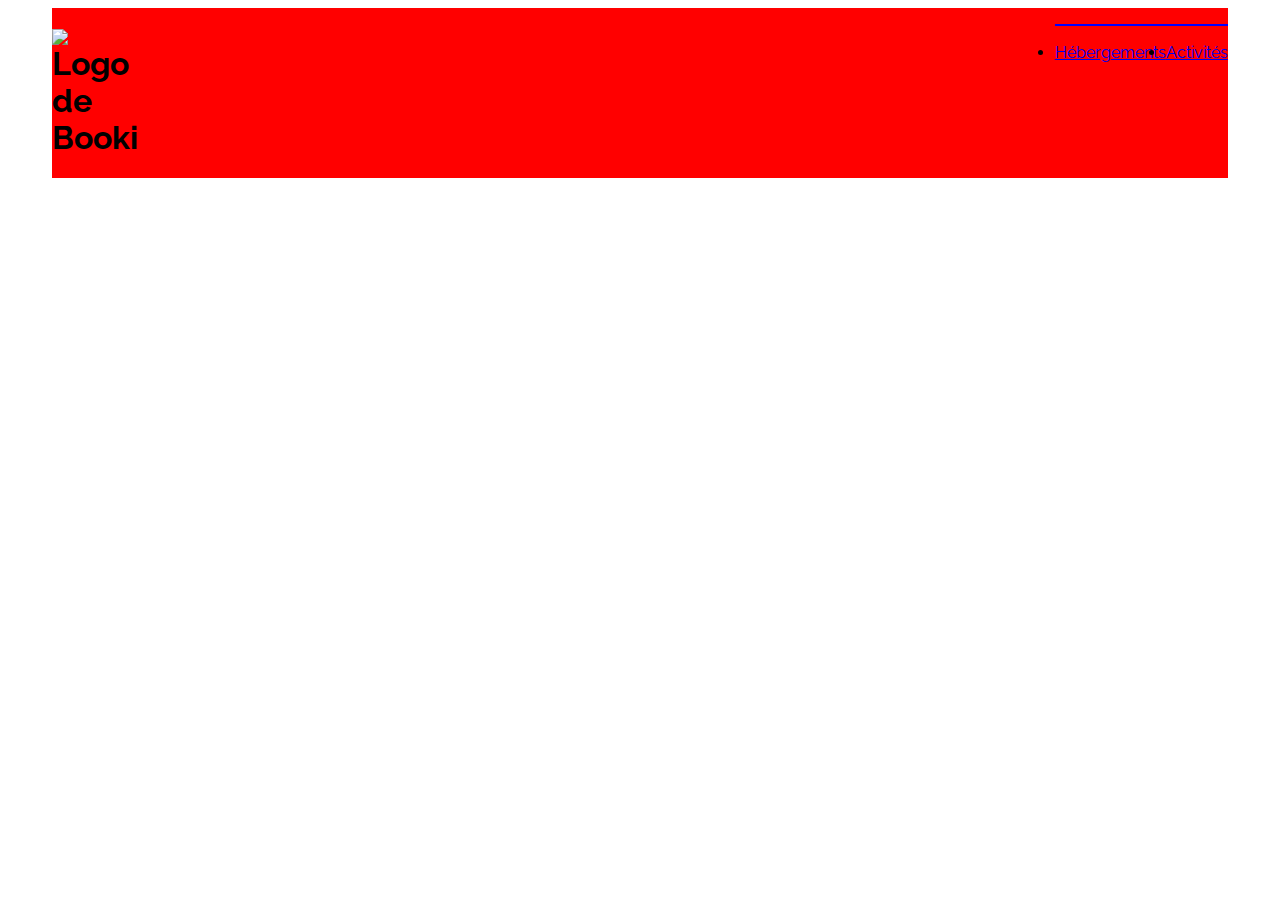
==== html/index.html @ 9795d17a "CSS remanié + concentration sur le header" ====
<!DOCTYPE html>
<html lang="fr">

<head>
  <meta charset="UTF-8" />
  <meta http-equiv="X-UA-Compatible" content="IE=edge" />
  <meta name="viewport" content="width=device-width, initial-scale=1.0" />
  <link rel="stylesheet" href="../css/reset.css" />
  <link rel="stylesheet" href="../css/styles.css" />
  <link rel="stylesheet" href="https://cdnjs.cloudflare.com/ajax/libs/font-awesome/6.1.1/css/fontawesome.min.css">
  <link rel="preconnect" href="https://fonts.googleapis.com">
  <link rel="preconnect" href="https://fonts.gstatic.com" crossorigin>
  <link
    href="https://fonts.googleapis.com/css2?family=Raleway:ital,wght@0,100;0,200;0,300;0,400;0,500;0,600;0,700;0,800;0,900;1,100;1,200;1,300;1,400;1,500;1,600;1,700;1,800;1,900&display=swap"
    rel="stylesheet">

  <title>Document</title>
</head>

<body>
  <div class="page">
    <header>
      <!--@whitespace----------------------------------------------------------------------->
      <nav class="menu-main">
        <h1 class="logo"><img src="../images/logo/Booki@3x.png" alt="Logo de Booki"></h1>
        <ul>
          <li class="ancres_li"><a href="#">Hébergements</a></li>
          <li class="ancres_li"><a href="#">Activités</a></li>
        </ul>
      </nav>
    </header>

    <!-- <main>

      <section>
        <h2>Trouvez votre hébergement pour des vacances de rêve</h2>
        <p class="paragraph">En plein centre ville ou en pleine nature</p>
        <form action=""><button></button><input type="search"
            placeholder="Marseille, France" /><button>Rechercher</button>
    
        </form>
        <p id="filtres">Filtres</p>
  
        <label for=""><button>Économique</button></label>
        <label for=""><button>Familial</button></label>
        <label for=""><button>Romantique</button></label>
        <label for=""><button>Animaux autorisés</button></label>
      </section>

      <em><span src="icone de fontawesome" alt="information">Plus de 500 logements sont disponibles dans cette
          ville</span></em>


      <section class="hebergements">
        <div class="hebergements_container">
          <h3 class="hebergements_title">Hébergements à Marseille</h3>
          <article class="hebergements_article">
            <div class="photo_hebergements">
              <img src="../images/hebergements/1_xlarge/marcus-loke-WQJvWU_HZFo-unsplash.jpg"
                alt="Photo d'une chambre de l'Auberge La Cannebière">
            </div>
            <h4>Auberge La Cannebière</h4>
            <p>Nuit à partir de 25€</p>
            <span aria-label="Note : 4 sur 5">
              <span class="fa-solid fa-star" aria-hidden="true"></span>
              <span class="fa-solid fa-star" aria-hidden="true"></span>
              <span class="fa-solid fa-star" aria-hidden="true"></span>
              <span class="fa-solid fa-star" aria-hidden="true"></span>
        </div>
        <span class="fa-duotone fa-star" aria-hidden="true"></span>
 
        </article>
        <article class="hebergements_article">
          <div class="photo_hebergements"><img
              src="../images/hebergements/1_xlarge/fred-kleber-gTbaxaVLvsg-unsplash.jpg"
              alt="Photo d'une chambre de l'Hôtel du Port"></div>

          <h4>Hôtel du port</h4>
          <p>Nuit à partir de 52€</p>
          <span aria-label="Note : 5 sur 5"></span>
          <span class="fa-solid fa-star" aria-hidden="true"></span>
          <span class="fa-solid fa-star" aria-hidden="true"></span>
          <span class="fa-solid fa-star" aria-hidden="true"></span>
          <span class="fa-solid fa-star" aria-hidden="true"></span>
  </div>
  <span class="fa-solid fa-star" aria-hidden="true"></span>
  </article>
  <article class="hebergements_article">
    <div class="photo_hebergements"><img src="../images/hebergements/1_xlarge/reisetopia-B8WIgxA_PFU-unsplash.jpg"
        alt=""></div>

    <h4>Hôtel Les mouettes</h4>
    <p>Nuit à partir de 76€</p>
    <span aria-label="Note : 4 sur 5">
      <span class="fa-solid fa-star" aria-hidden="true"></span>
      <span class="fa-solid fa-star" aria-hidden="true"></span>
      <span class="fa-solid fa-star" aria-hidden="true"></span>
      <span class="fa-solid fa-star" aria-hidden="true"></div>
        <span class="fa-duotone fa-star" aria-hidden="true"></span>
      </span>
  </article>
  <article class="hebergements_article">
    <div class="photo_hebergements"><img src="../images/hebergements/1_xlarge/annie-spratt-Eg1qcIitAuA-unsplash.jpg"
        alt=""></div>
    <h4>Hôtel de la mer</h4>
    <p>Nuit à partir de 46€</p>
    <span aria-label="Note : 4 sur 5">
      <span class="fa-solid fa-star" aria-hidden="true"></span>
      <span class="fa-solid fa-star" aria-hidden="true"></span>
      <span class="fa-solid fa-star" aria-hidden="true"></span>
      <span class="fa-duotone fa-star" aria-hidden="true"></span>
      <span class="fa-duotone fa-star" aria-hidden="true"></span>
    </span>
  </article>
  <article class="hebergements_article">
    <div class="photo_hebergements"> <img src="../images/hebergements/1_xlarge/nicate-lee-kT-ZyaiwBe0-unsplash.jpg"
        alt=""></div>

    <h4>Auberge Le Panier</h4>
    <p>Nuit à partir de 23€</p>
    <span aria-label="Note : 4 sur 5">
      <span class="fa-solid fa-star" aria-hidden="true"></span>
      <span class="fa-solid fa-star" aria-hidden="true"></span>
      <span class="fa-solid fa-star" aria-hidden="true"></span>
      <span class="fa-solid fa-star" aria-hidden="true"></div>
        <span class="fa-duotone fa-star" aria-hidden="true"></span>
      </span>
  </article>
  <article class="hebergements_article">
    <div class="photo_hebergements"><img src="../images/hebergements/1_xlarge/febrian-zakaria-M6S1WvfW68A-unsplash.jpg"
        alt=""></div>
    <h4>Hôtel chez Amina</h4>
    <p>Nuit à partir de 96€</p>
    <span aria-label="Note : 5 sur 5">
      <span class="fa-solid fa-star" aria-hidden="true"></span>
      <span class="fa-solid fa-star" aria-hidden="true"></span>
      <span class="fa-solid fa-star" aria-hidden="true"></span>
      <span class="fa-solid fa-star" aria-hidden="true"></div>
        <span class="fa-solid fa-star" aria-hidden="true"></div>
        </span>
  </article>
  </div>

  <a href="Afficher plus">Afficher plus</a>
  </section>


  <section class="populaires">
    <h3 class="populaires_title">Les plus populaires</h3>
    <span></span>
    <article class="populaires_article">
      <div class="photo_hebergements"><img
          src="../images/hebergements/1_xlarge/emile-guillemot-Bj_rcSC5XfE-unsplash.jpg" alt=""></div>
      <h4>Hôtel Le soleil du matin</h4>
      <p>Nuit à partir de 128€</p>
      <span aria-label="Note : 5 sur 5">
        <span class="fa-solid fa-star" aria-hidden="true"></span>
        <span class="fa-solid fa-star" aria-hidden="true"></span>
        <span class="fa-solid fa-star" aria-hidden="true"></span>
        <span class="fa-solid fa-star" aria-hidden="true"></div>
          <span class="fa-solid fa-star" aria-hidden="true"></div>
          </span>
    </article>
    <article class="populaires_article">
      <div class="photo_hebergements"><img src="../images/hebergements/1_xlarge/aw-creative-VGs8z60yT2c-unsplash.jpg"
          alt=""></div>

      <h4>Au cœur de l'eau<br>Chambres d'hôtes</h4>

      <span aria-label="Note : 4 sur 5">
        <span class="fa-solid fa-star" aria-hidden="true"></span>
        <span class="fa-solid fa-star" aria-hidden="true"></span>
        <span class="fa-solid fa-star" aria-hidden="true"></span>
        <span class="fa-solid fa-star" aria-hidden="true"></div>
          <span class="fa-duotone fa-star" aria-hidden="true"></span>
        </span>
        <span aria-label="Note : 4 sur 5" class="fa-solid fa-star"></span>
    </article>
    <article class="populaires_article">
      <div class="photo_hebergements"><img
          src="../images/hebergements/1_xlarge/febrian-zakaria-sjvU0THccQA-unsplash.jpg" alt=""></div>

      <h4>Hôtel Tout bleu et Blanc</h4>
    
      <p>Nuit à partir de 68€</p>
      <span aria-label="Note : 4 sur 5">
        <span class="fa-solid fa-star" aria-hidden="true"></span>
        <span class="fa-solid fa-star" aria-hidden="true"></span>
        <span class="fa-solid fa-star" aria-hidden="true"></span>
        <span class="fa-solid fa-star" aria-hidden="true"></div>
          <span class="fa-duotone fa-star" aria-hidden="true"></span>
        </span>
    </article>
  </section>


  <section>
    <h3 class="activites_title">Activités à Marseille</h3>
    <article class="activites_title">
      <div class="photo_activites"><img src="../images/activites/1_xlarge/reno-laithienne-QUgJhdY5Fyk-unsplash.jpg"
          alt=""></div>

      <h4>Vieux Port</h4>
    </article>
    <article class="activites_title">
      <div class="photo_activites"><img src="../images/activites/1_xlarge/paul-hermann-QFTrLdQIRhI-unsplash.jpg" alt="">
      </div>

      <h4>Fort de Pomègues</h4>
    </article>
    <article class="activites_title">
      <div class="photo_activites"><img src="../images/activites/1_xlarge/kevin-hikari-rV_Qd1l-VXg-unsplash.jpg" alt="">
      </div>

      <h4>Îles du Frioul</h4>
    </article>
    <article class="activites_title">
      <div class="photo_activites"><img src="../images/activites/1_xlarge/kilyan-sockalingum-NR8-cBCN3aI-unsplash.jpg"
          alt=""></div>

      <h4>Parc National des Calanques</h4>
    </article>
    <article class="activites_title">
      <div class="photo_activites"><img src="../images/activites/1_xlarge/florian-wehde-xW9e8gdotxI-unsplash.jpg"
          alt=""></div>

      <h4>Notre-Dame--de-la-Garde</h4>
    </article>
    <article class="activites_title">
      <div class="photo_activites"><img src="../images/activites/1_xlarge/lena-paulin-wH2-EJoDcV0-unsplash.jpg" alt="">
      </div>

      <h4>Parc Longchamp</h4>
    </article>
  </section>
  </main>

  <footer class="footer">
    <nav class="footer_nav">
      <ul><a id="a_propos" href="">A propos</a>
        <li><a href="">Fonctionnement du site</a></li>
        <li><a href="">Conditions générales de vente</a></li>
        <li><a href="">Données et confidentialité</a></li>
      </ul>
     
    </nav>
    <nav class="footer_nav">
      <ul><a id="hebergement" href="">Nos hébergements</a>

        <li><a href="">Charte qualité</a></li>
        <li><a href="">Soumettre votre hôtel</a></li>
      </ul>
    </nav>
    <nav class="footer_nav">
      <ul><a id="assistance" href="">Assistance</a></ul>
   
      <li><a href="">Centre d'aide</a></li>
      <li><a href="">Nous contacter</a></li>
      </ul>
    </nav>
  </footer> -->
  </div>
</body>

</html>
---- css/styles.css ----
:root {
  --main-font: "Raleway", sans-serif;
}

html {
  font-family: var(--main-font);
}

.page {
  box-sizing: border-box;
  background-color: white;
  height: 100%;
  margin: 0 3.5%;
}

.menu-main {
  background-color: red;
  display: flex;
  justify-content: space-between;
}

.logo {
  width: 6%;
}

.menu-main ul {
  display: flex;
  justify-content: space-between;
}

.ancres_li {
  border-top: solid 2px blue;
  padding-top: 10%;
}

/* 
.ancres {
  display: flex;
  justify-content: space-between;
}

.logo {
  width: 6%;
  height: 9%;
  margin: 2.5% 0% 0% 4% ;
}

.logo > img {
  width: 100%;
  height: 100%;
  object-fit: cover;
}


.ancres_ul {
  display: flex;
  margin: 5% 9% 0 0;
}

.ancres_li {
  
  padding: 10% 10% 10% 10%;
} */

.photo_hebergements {
  width: 10%;
  height: 10%;
}

.photo_hebergements > img {
  object-fit: cover;
  height: 100%;
  width: 100%;
}

.photo_activites {
  width: 10%;
  height: 10%;
}

.photo_activites > img {
  height: 100%;
  width: 100%;
  object-fit: cover;
}

/* padding:50px 50px 50px 25px; */

/* 
.logo {
  border: solid 1px red;
  display: inline-block;
}

.logo > img {

  height: 35%;
  padding: 0;
  margin: 40px 52px;
}

.ancres {
  display: flex;
  justify-content: space-between;
  width: 100%;
  height: 1%;
  border: solid 1px green;
}

.ancres_ul {
  display: flex;
  padding: 3% 5% 0 0;
}

.ancres_li {
  padding: 0 0% 0 0;

h2,
h3,
h4,
.hebergements_title,
.populaires_title,
#a_propos,
#hebergement,
#assistance {
  font-weight: bolder;
}

.footer_nav > ul {
  display: grid;
  height: 100px;
  grid-template-rows: 30%;
}

.hebergements_article > img {
  object-fit: cover;
} */
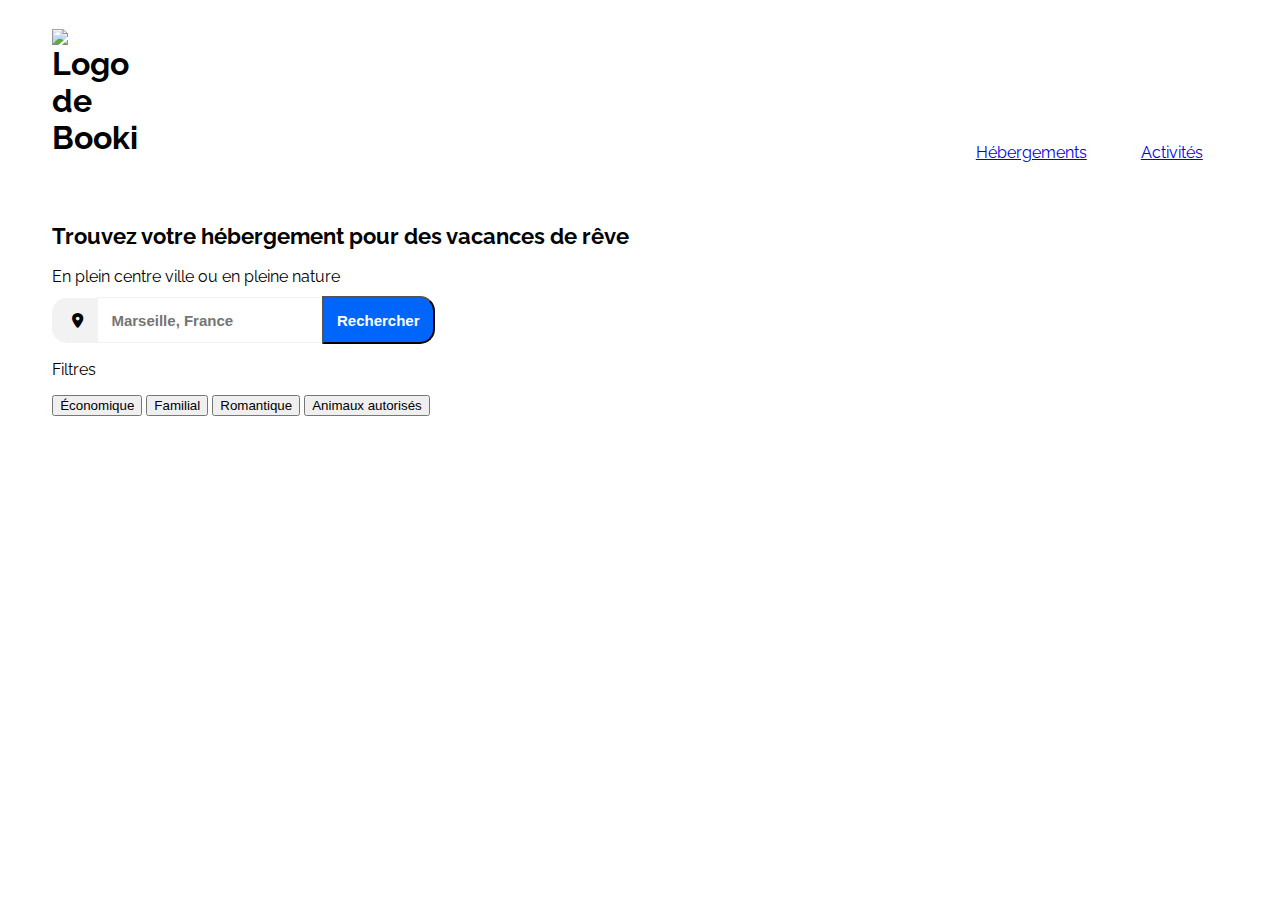
==== commit 3493a459: "un peu de nettoyage et renommage de class" ====
--- a/html/index.html
+++ b/html/index.html
@@ -7,7 +7,7 @@
   <meta name="viewport" content="width=device-width, initial-scale=1.0" />
   <link rel="stylesheet" href="../css/reset.css" />
   <link rel="stylesheet" href="../css/styles.css" />
-  <link rel="stylesheet" href="https://cdnjs.cloudflare.com/ajax/libs/font-awesome/6.1.1/css/fontawesome.min.css">
+  <link rel="stylesheet" href="https://cdnjs.cloudflare.com/ajax/libs/font-awesome/6.1.1/css/all.min.css">
   <link rel="preconnect" href="https://fonts.googleapis.com">
   <link rel="preconnect" href="https://fonts.gstatic.com" crossorigin>
   <link
@@ -20,15 +20,36 @@
 <body>
   <div class="page">
     <header>
-      <!--@whitespace----------------------------------------------------------------------->
-      <nav class="menu-main">
-        <h1 class="logo"><img src="../images/logo/Booki@3x.png" alt="Logo de Booki"></h1>
+      <nav class="header_menu">
+        <h1 class="header_logo"><img src="../images/logo/Booki@3x.png" alt="Logo de Booki"></h1>
         <ul>
-          <li class="ancres_li"><a href="#">Hébergements</a></li>
-          <li class="ancres_li"><a href="#">Activités</a></li>
+          <li class="header_link"><a href="#">Hébergements</a></li>
+          <li class="header_link"><a href="#">Activités</a></li>
         </ul>
       </nav>
     </header>
+
+    <main>
+
+      <section>
+        <h2>Trouvez votre hébergement pour des vacances de rêve</h2>
+        <p class="paragraph">En plein centre ville ou en pleine nature</p>
+        <form action="">
+          <span class="fa-solid fa-location-dot"></span>
+          <input class="placeholder" type="search" placeholder="Marseille, France">
+          <button>Rechercher</button>
+        </form>
+        <div>
+          <p id="filtres">Filtres</p>
+          <label for=""><button>Économique</button></label>
+          <label for=""><button>Familial</button></label>
+          <label for=""><button>Romantique</button></label>
+          <label for=""><button>Animaux autorisés</button></label>
+        </div>
+      </section>
+
+    </main>
+
 
     <!-- <main>
 
--- a/css/styles.css
+++ b/css/styles.css
@@ -1,5 +1,9 @@
 :root {
   --main-font: "Raleway", sans-serif;
+  --blue-site: #0065fb;
+  --background-icon-font: #deebff;
+  --grey-background: #f2f2f2;
+  --black-placeholder: black;
 }
 
 html {
@@ -13,56 +17,83 @@
   margin: 0 3.5%;
 }
 
-.menu-main {
-  background-color: red;
+.header_menu {
   display: flex;
   justify-content: space-between;
+  align-items: flex-end;
 }
 
-.logo {
-  width: 6%;
+.header_logo {
+  width: 7%;
 }
 
-.menu-main ul {
-  display: flex;
-  justify-content: space-between;
+.header_link {
+  display: inline-block;
 }
 
-.ancres_li {
-  border-top: solid 2px blue;
-  padding-top: 10%;
+.header_link a {
+  display: block;
+  padding: 50px 25px 0 25px;
 }
 
-/* 
-.ancres {
-  display: flex;
-  justify-content: space-between;
+.header_link:hover {
+  border-top: solid 2px var(--blue-site);
+  color: var(--blue-site);
 }
 
-.logo {
-  width: 6%;
-  height: 9%;
-  margin: 2.5% 0% 0% 4% ;
+.header_logo > img {
+  height: 250%;
+  width: 250%;
 }
 
-.logo > img {
-  width: 100%;
-  height: 100%;
-  object-fit: cover;
+h2 {
+  margin-top: 45px;
+  font-weight: bold;
+  font-size: 22px;
 }
 
-
-.ancres_ul {
-  display: flex;
-  margin: 5% 9% 0 0;
+h2 ~ p.paragraph {
+  margin: 10px 0;
 }
 
-.ancres_li {
-  
-  padding: 10% 10% 10% 10%;
-} */
+.fa-location-dot {
+  background-color: var(--grey-background);
+  padding: 15px 20px;
+  border-radius: 15px 0 0 15px;
+  font-size: 15px;
+}
 
-.photo_hebergements {
+input {
+  font-size: 15px;
+  font-weight: bold;
+  padding: 13.2px;
+  margin-left: -10px;
+  margin-right: -10px;
+  border-left: solid 1px var(--grey-background);
+  border-top: solid 1px var(--grey-background);
+  border-bottom: solid 1px var(--grey-background);
+}
+input::-moz-placeholder /* Firefox 19+ */ {
+  color: var(--black-placeholder);
+  opacity: 1;
+}
+form {
+  margin-bottom: 10px;
+}
+form > button {
+  font-size: 15px;
+  background-color: var(--blue-site);
+  padding: 13.4px;
+  border-radius: 0px 15px 15px 0;
+  color: white;
+  font-weight: bold;
+}
+
+.filtres {
+  font-weight: bold;
+}
+
+/* .photo_hebergements {
   width: 10%;
   height: 10%;
 }
@@ -82,56 +113,4 @@
   height: 100%;
   width: 100%;
   object-fit: cover;
-}
-
-/* padding:50px 50px 50px 25px; */
-
-/* 
-.logo {
-  border: solid 1px red;
-  display: inline-block;
-}
-
-.logo > img {
-
-  height: 35%;
-  padding: 0;
-  margin: 40px 52px;
-}
-
-.ancres {
-  display: flex;
-  justify-content: space-between;
-  width: 100%;
-  height: 1%;
-  border: solid 1px green;
-}
-
-.ancres_ul {
-  display: flex;
-  padding: 3% 5% 0 0;
-}
-
-.ancres_li {
-  padding: 0 0% 0 0;
-
-h2,
-h3,
-h4,
-.hebergements_title,
-.populaires_title,
-#a_propos,
-#hebergement,
-#assistance {
-  font-weight: bolder;
-}
-
-.footer_nav > ul {
-  display: grid;
-  height: 100px;
-  grid-template-rows: 30%;
-}
-
-.hebergements_article > img {
-  object-fit: cover;
 } */
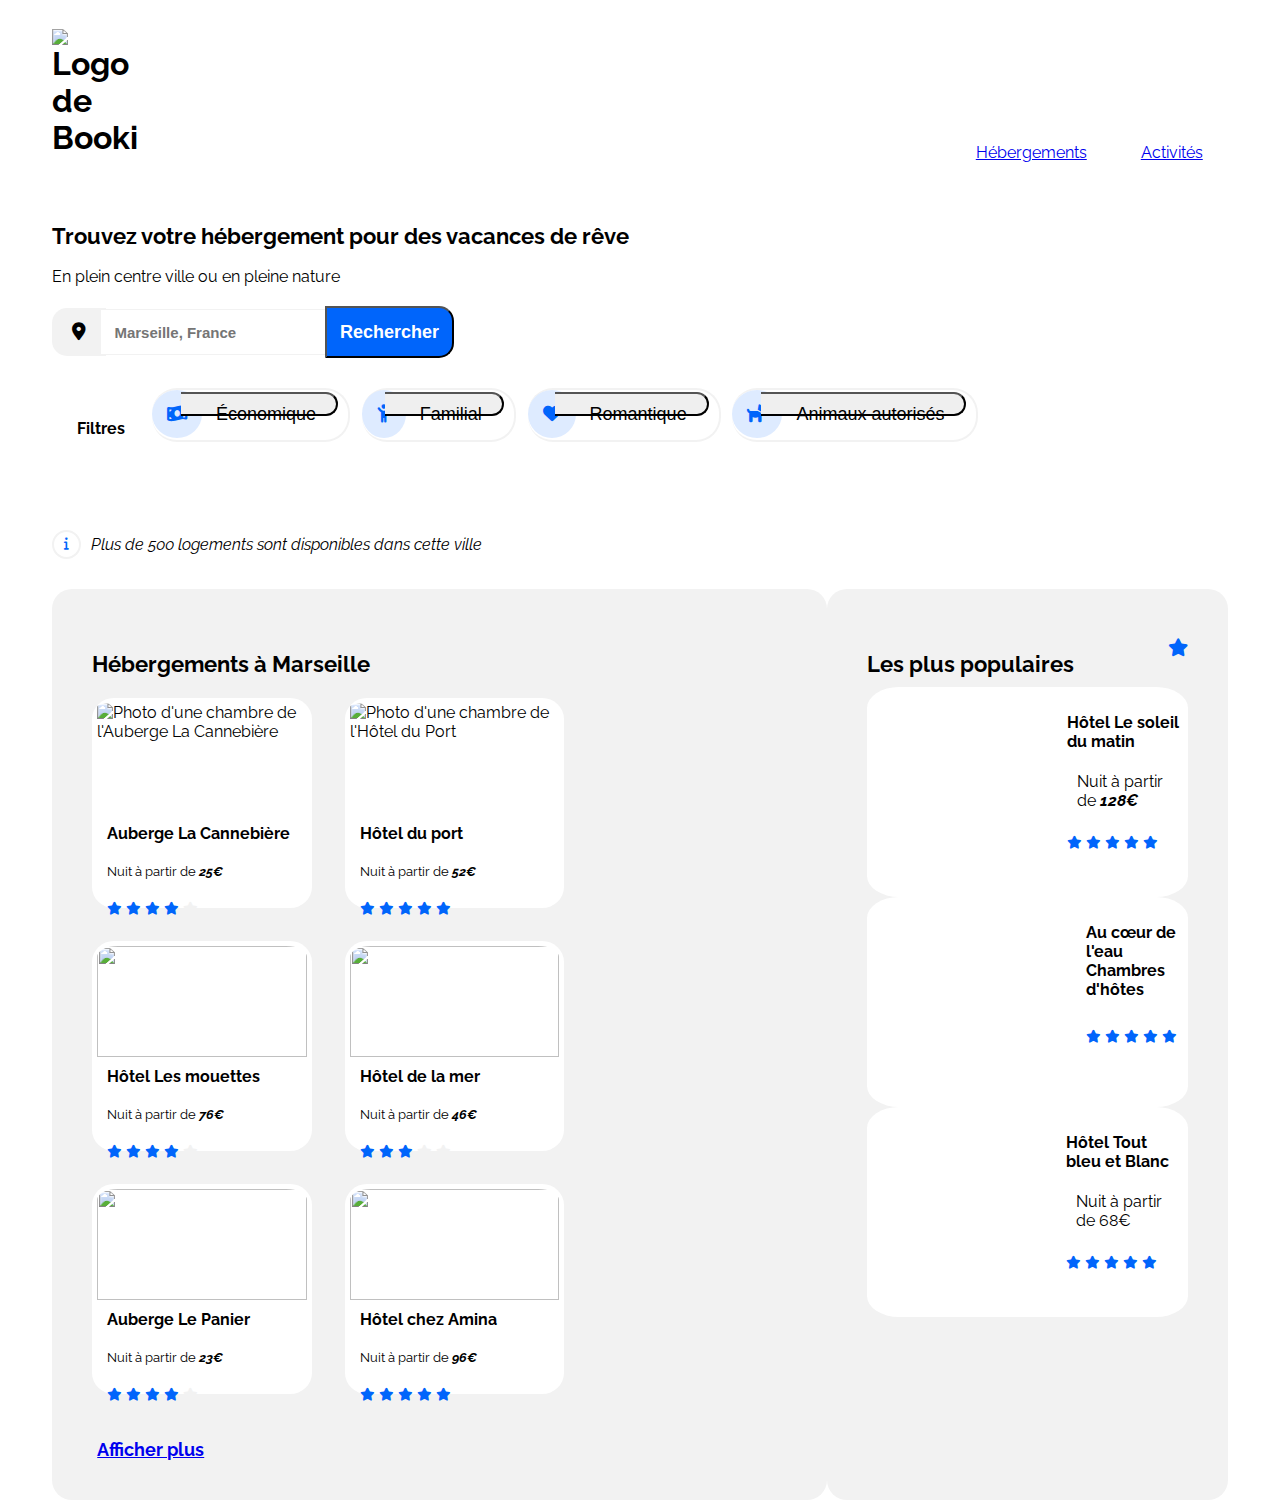
==== commit b083786d: "section populaires en cours de travail" ====
--- a/html/index.html
+++ b/html/index.html
@@ -14,17 +14,18 @@
     href="https://fonts.googleapis.com/css2?family=Raleway:ital,wght@0,100;0,200;0,300;0,400;0,500;0,600;0,700;0,800;0,900;1,100;1,200;1,300;1,400;1,500;1,600;1,700;1,800;1,900&display=swap"
     rel="stylesheet">
 
-  <title>Document</title>
+  <title>Booki</title>
 </head>
 
 <body>
   <div class="page">
     <header>
+      <!--@whitespace----------------------------------------------------------------------->
       <nav class="header_menu">
         <h1 class="header_logo"><img src="../images/logo/Booki@3x.png" alt="Logo de Booki"></h1>
         <ul>
-          <li class="header_link"><a href="#">Hébergements</a></li>
-          <li class="header_link"><a href="#">Activités</a></li>
+          <li class="ancres_li"><a href="#hebergementsID">Hébergements</a></li>
+          <li class="ancres_li"><a href="#activitesID">Activités</a></li>
         </ul>
       </nav>
     </header>
@@ -39,180 +40,208 @@
           <input class="placeholder" type="search" placeholder="Marseille, France">
           <button>Rechercher</button>
         </form>
-        <div>
-          <p id="filtres">Filtres</p>
-          <label for=""><button>Économique</button></label>
-          <label for=""><button>Familial</button></label>
-          <label for=""><button>Romantique</button></label>
-          <label for=""><button>Animaux autorisés</button></label>
+
+        <div class="filters-container">
+          <p>Filtres</p>
+
+          <label for="economique">
+            <span class="fa-solid fa-money-bill-wave" alt="image décorative d'un billet de banque"
+              aria-hidden="true"></span>
+            <button name="economique">Économique</button>
+          </label>
+
+          <label for="familial">
+            <!--Ce n'est pas la meilleure icone, il y en a une, "family", sur FontAwesome, qui correspondrait mieux, mais bon, il faut respecter la maquette-->
+            <span class="fa-solid fa-child-reaching"
+              alt="image décorative d'un billet d'un enfant avec les bras en l'air" aria-hidden="true"></span>
+            <button name="familial">Familial</button>
+          </label>
+
+          <label for="romantique">
+            <span class="fa-solid fa-heart" alt="image décorative d'un coeur" aria-hidden="true"></span>
+            <button name="romantique">Romantique</button>
+          </label>
+
+          <label for="animaux-autorises">
+            <span class="fa-solid fa-dog" alt="image décorative d'un chien" aria-hidden="true"></span>
+            <button name="animaux-autorises">Animaux autorisés</button>
+          </label>
+        </div>
+
+        <div class="info">
+          <span class="fa-solid fa-info" alt="image décorative d'un i d'information" aria-hidden="true"
+            alt="information"></span>
+          <em>Plus de 500 logements sont disponibles dans cette ville
+          </em>
         </div>
       </section>
 
+      <div class="noname">
+        <section class="hebergements" id="hebergementsID">
+          <h3 class="hebergements_title">Hébergements à Marseille</h3>
+          <div class="hebergements_container">
+
+            <article class="hebergements_article">
+              <div class="photo_hebergements">
+                <img src="../images/hebergements/1_xlarge/marcus-loke-WQJvWU_HZFo-unsplash.jpg"
+                  alt="Photo d'une chambre de l'Auberge La Cannebière">
+              </div>
+              <h4>Auberge La Cannebière</h4>
+              <p>Nuit à partir de <em class="price">25€</em>
+              </p>
+              <span aria-label="Note : 4 sur 5">
+                <span class="fa-solid fa-star" aria-hidden="true"></span>
+                <span class="fa-solid fa-star" aria-hidden="true"></span>
+                <span class="fa-solid fa-star" aria-hidden="true"></span>
+                <span class="fa-solid fa-star" aria-hidden="true"></span>
+                <span class="fa-solid fa-star fa-star--gray"></span>
+              </span>
+            </article>
+
+            <article class="hebergements_article">
+              <div class="photo_hebergements">
+                <img src="../images/hebergements/1_xlarge/fred-kleber-gTbaxaVLvsg-unsplash.jpg"
+                  alt="Photo d'une chambre de l'Hôtel du Port">
+              </div>
+              <h4>Hôtel du port</h4>
+              <p>Nuit à partir de <em class="price">52€</em></p>
+              <span aria-label="Note : 5 sur 5">
+                <span class="fa-solid fa-star" aria-hidden="true"></span>
+                <span class="fa-solid fa-star" aria-hidden="true"></span>
+                <span class="fa-solid fa-star" aria-hidden="true"></span>
+                <span class="fa-solid fa-star" aria-hidden="true"></span>
+                <span class="fa-solid fa-star" aria-hidden="true"></span>
+              </span>
+            </article>
+
+            <article class="hebergements_article">
+              <div class="photo_hebergements">
+                <img src="../images/hebergements/1_xlarge/reisetopia-B8WIgxA_PFU-unsplash.jpg" alt="">
+              </div>
+              <h4>Hôtel Les mouettes</h4>
+              <p>Nuit à partir de <em class="price">76€</em></p>
+              <span aria-label="Note : 4 sur 5">
+                <span class="fa-solid fa-star" aria-hidden="true"></span>
+                <span class="fa-solid fa-star" aria-hidden="true"></span>
+                <span class="fa-solid fa-star" aria-hidden="true"></span>
+                <span class="fa-solid fa-star" aria-hidden="true"></span>
+                <span class="fa-solid fa-star fa-star--gray" aria-hidden="true"></span>
+              </span>
+            </article>
+
+            <article class="hebergements_article">
+              <div class="photo_hebergements"><img
+                  src="../images/hebergements/1_xlarge/annie-spratt-Eg1qcIitAuA-unsplash.jpg" alt="">
+              </div>
+              <h4>Hôtel de la mer</h4>
+              <p>Nuit à partir de <em class="price">46€</em></p>
+              <span aria-label="Note : 3 sur 5">
+                <span class="fa-solid fa-star" aria-hidden="true"></span>
+                <span class="fa-solid fa-star" aria-hidden="true"></span>
+                <span class="fa-solid fa-star" aria-hidden="true"></span>
+                <span class="fa-solid fa-star fa-star--gray" aria-hidden="true"></span>
+                <span class="fa-solid fa-star fa-star--gray" aria-hidden="true"></span>
+              </span>
+            </article>
+
+            <article class="hebergements_article">
+              <div class="photo_hebergements"> <img
+                  src="../images/hebergements/1_xlarge/nicate-lee-kT-ZyaiwBe0-unsplash.jpg" alt="">
+              </div>
+
+              <h4>Auberge Le Panier</h4>
+              <p>Nuit à partir de <em class="price">23€</em></p>
+              <span aria-label="Note : 4 sur 5">
+                <span class="fa-solid fa-star" aria-hidden="true"></span>
+                <span class="fa-solid fa-star" aria-hidden="true"></span>
+                <span class="fa-solid fa-star" aria-hidden="true"></span>
+                <span class="fa-solid fa-star" aria-hidden="true"></span>
+                <span class="fa-solid fa-star fa-star--gray" aria-hidden="true"></span>
+              </span>
+            </article>
+
+            <article class="hebergements_article">
+              <div class="photo_hebergements"><img
+                  src="../images/hebergements/1_xlarge/febrian-zakaria-M6S1WvfW68A-unsplash.jpg" alt="">
+              </div>
+              <h4>Hôtel chez Amina</h4>
+              <p>Nuit à partir de <em class="price">96€</em></p>
+              <span aria-label="Note : 5 sur 5">
+                <span class="fa-solid fa-star" aria-hidden="true"></span>
+                <span class="fa-solid fa-star" aria-hidden="true"></span>
+                <span class="fa-solid fa-star" aria-hidden="true"></span>
+                <span class="fa-solid fa-star" aria-hidden="true"></span>
+                <span class="fa-solid fa-star" aria-hidden="true"></span>
+              </span>
+            </article>
+          </div>
+          <a href="#" class="afficher-plus">Afficher plus</a>
+        </section>
+
+
+
+        <section class="populaires">
+          <div class="title_star">
+            <h3 class="populaires_title">Les plus populaires</h3>
+            <span class="fa-solid fa-star"></span>
+          </div>
+
+          <article class="populaires_article">
+            <div class="photo_populaires"><img
+                src="../images/hebergements/1_xlarge/emile-guillemot-Bj_rcSC5XfE-unsplash.jpg" alt="">
+            </div>
+            <div class="noname2">
+              <h4>Hôtel Le soleil du matin</h4>
+              <p>Nuit à partir de <em class="price">128€</em></p>
+              <span aria-label="Note : 5 sur 5">
+                <span class="fa-solid fa-star" aria-hidden="true"></span>
+                <span class="fa-solid fa-star" aria-hidden="true"></span>
+                <span class="fa-solid fa-star" aria-hidden="true"></span>
+                <span class="fa-solid fa-star" aria-hidden="true"></span>
+                <span class="fa-solid fa-star" aria-hidden="true"></span>
+              </span>
+            </div>
+          </article>
+
+          <article class="populaires_article">
+            <div class="photo_populaires"><img
+                src="../images/hebergements/1_xlarge/aw-creative-VGs8z60yT2c-unsplash.jpg" alt="">
+            </div>
+            <div class="noname2">
+              <h4>Au cœur de l'eau<br>Chambres d'hôtes</h4>
+              <span aria-label="Note : 4 sur 5">
+                <span class="fa-solid fa-star" aria-hidden="true"></span>
+                <span class="fa-solid fa-star" aria-hidden="true"></span>
+                <span class="fa-solid fa-star" aria-hidden="true"></span>
+                <span class="fa-solid fa-star" aria-hidden="true"></span>
+                <span class="fa-solid fa-star" aria-hidden="true"></span>
+              </span>
+            </div>
+          </article>
+
+          <article class="populaires_article">
+            <div class="photo_populaires"><img
+                src="../images/hebergements/1_xlarge/febrian-zakaria-sjvU0THccQA-unsplash.jpg" alt="">
+            </div>
+            <div class="noname2">
+              <h4>Hôtel Tout bleu et Blanc</h4>
+              <p>Nuit à partir de 68€</p>
+              <span aria-label="Note : 4 sur 5">
+                <span class="fa-solid fa-star" aria-hidden="true"></span>
+                <span class="fa-solid fa-star" aria-hidden="true"></span>
+                <span class="fa-solid fa-star" aria-hidden="true"></span>
+                <span class="fa-solid fa-star" aria-hidden="true"></span>
+                <span class="fa-solid fa-star" aria-hidden="true"></span>
+              </span>
+            </div>
+          </article>
+        </section>
+      </div>
+
+
     </main>
-
-
     <!-- <main>
 
-      <section>
-        <h2>Trouvez votre hébergement pour des vacances de rêve</h2>
-        <p class="paragraph">En plein centre ville ou en pleine nature</p>
-        <form action=""><button></button><input type="search"
-            placeholder="Marseille, France" /><button>Rechercher</button>
-    
-        </form>
-        <p id="filtres">Filtres</p>
-  
-        <label for=""><button>Économique</button></label>
-        <label for=""><button>Familial</button></label>
-        <label for=""><button>Romantique</button></label>
-        <label for=""><button>Animaux autorisés</button></label>
-      </section>
-
-      <em><span src="icone de fontawesome" alt="information">Plus de 500 logements sont disponibles dans cette
-          ville</span></em>
-
-
-      <section class="hebergements">
-        <div class="hebergements_container">
-          <h3 class="hebergements_title">Hébergements à Marseille</h3>
-          <article class="hebergements_article">
-            <div class="photo_hebergements">
-              <img src="../images/hebergements/1_xlarge/marcus-loke-WQJvWU_HZFo-unsplash.jpg"
-                alt="Photo d'une chambre de l'Auberge La Cannebière">
-            </div>
-            <h4>Auberge La Cannebière</h4>
-            <p>Nuit à partir de 25€</p>
-            <span aria-label="Note : 4 sur 5">
-              <span class="fa-solid fa-star" aria-hidden="true"></span>
-              <span class="fa-solid fa-star" aria-hidden="true"></span>
-              <span class="fa-solid fa-star" aria-hidden="true"></span>
-              <span class="fa-solid fa-star" aria-hidden="true"></span>
-        </div>
-        <span class="fa-duotone fa-star" aria-hidden="true"></span>
- 
-        </article>
-        <article class="hebergements_article">
-          <div class="photo_hebergements"><img
-              src="../images/hebergements/1_xlarge/fred-kleber-gTbaxaVLvsg-unsplash.jpg"
-              alt="Photo d'une chambre de l'Hôtel du Port"></div>
-
-          <h4>Hôtel du port</h4>
-          <p>Nuit à partir de 52€</p>
-          <span aria-label="Note : 5 sur 5"></span>
-          <span class="fa-solid fa-star" aria-hidden="true"></span>
-          <span class="fa-solid fa-star" aria-hidden="true"></span>
-          <span class="fa-solid fa-star" aria-hidden="true"></span>
-          <span class="fa-solid fa-star" aria-hidden="true"></span>
-  </div>
-  <span class="fa-solid fa-star" aria-hidden="true"></span>
-  </article>
-  <article class="hebergements_article">
-    <div class="photo_hebergements"><img src="../images/hebergements/1_xlarge/reisetopia-B8WIgxA_PFU-unsplash.jpg"
-        alt=""></div>
-
-    <h4>Hôtel Les mouettes</h4>
-    <p>Nuit à partir de 76€</p>
-    <span aria-label="Note : 4 sur 5">
-      <span class="fa-solid fa-star" aria-hidden="true"></span>
-      <span class="fa-solid fa-star" aria-hidden="true"></span>
-      <span class="fa-solid fa-star" aria-hidden="true"></span>
-      <span class="fa-solid fa-star" aria-hidden="true"></div>
-        <span class="fa-duotone fa-star" aria-hidden="true"></span>
-      </span>
-  </article>
-  <article class="hebergements_article">
-    <div class="photo_hebergements"><img src="../images/hebergements/1_xlarge/annie-spratt-Eg1qcIitAuA-unsplash.jpg"
-        alt=""></div>
-    <h4>Hôtel de la mer</h4>
-    <p>Nuit à partir de 46€</p>
-    <span aria-label="Note : 4 sur 5">
-      <span class="fa-solid fa-star" aria-hidden="true"></span>
-      <span class="fa-solid fa-star" aria-hidden="true"></span>
-      <span class="fa-solid fa-star" aria-hidden="true"></span>
-      <span class="fa-duotone fa-star" aria-hidden="true"></span>
-      <span class="fa-duotone fa-star" aria-hidden="true"></span>
-    </span>
-  </article>
-  <article class="hebergements_article">
-    <div class="photo_hebergements"> <img src="../images/hebergements/1_xlarge/nicate-lee-kT-ZyaiwBe0-unsplash.jpg"
-        alt=""></div>
-
-    <h4>Auberge Le Panier</h4>
-    <p>Nuit à partir de 23€</p>
-    <span aria-label="Note : 4 sur 5">
-      <span class="fa-solid fa-star" aria-hidden="true"></span>
-      <span class="fa-solid fa-star" aria-hidden="true"></span>
-      <span class="fa-solid fa-star" aria-hidden="true"></span>
-      <span class="fa-solid fa-star" aria-hidden="true"></div>
-        <span class="fa-duotone fa-star" aria-hidden="true"></span>
-      </span>
-  </article>
-  <article class="hebergements_article">
-    <div class="photo_hebergements"><img src="../images/hebergements/1_xlarge/febrian-zakaria-M6S1WvfW68A-unsplash.jpg"
-        alt=""></div>
-    <h4>Hôtel chez Amina</h4>
-    <p>Nuit à partir de 96€</p>
-    <span aria-label="Note : 5 sur 5">
-      <span class="fa-solid fa-star" aria-hidden="true"></span>
-      <span class="fa-solid fa-star" aria-hidden="true"></span>
-      <span class="fa-solid fa-star" aria-hidden="true"></span>
-      <span class="fa-solid fa-star" aria-hidden="true"></div>
-        <span class="fa-solid fa-star" aria-hidden="true"></div>
-        </span>
-  </article>
-  </div>
-
-  <a href="Afficher plus">Afficher plus</a>
-  </section>
-
-
-  <section class="populaires">
-    <h3 class="populaires_title">Les plus populaires</h3>
-    <span></span>
-    <article class="populaires_article">
-      <div class="photo_hebergements"><img
-          src="../images/hebergements/1_xlarge/emile-guillemot-Bj_rcSC5XfE-unsplash.jpg" alt=""></div>
-      <h4>Hôtel Le soleil du matin</h4>
-      <p>Nuit à partir de 128€</p>
-      <span aria-label="Note : 5 sur 5">
-        <span class="fa-solid fa-star" aria-hidden="true"></span>
-        <span class="fa-solid fa-star" aria-hidden="true"></span>
-        <span class="fa-solid fa-star" aria-hidden="true"></span>
-        <span class="fa-solid fa-star" aria-hidden="true"></div>
-          <span class="fa-solid fa-star" aria-hidden="true"></div>
-          </span>
-    </article>
-    <article class="populaires_article">
-      <div class="photo_hebergements"><img src="../images/hebergements/1_xlarge/aw-creative-VGs8z60yT2c-unsplash.jpg"
-          alt=""></div>
-
-      <h4>Au cœur de l'eau<br>Chambres d'hôtes</h4>
-
-      <span aria-label="Note : 4 sur 5">
-        <span class="fa-solid fa-star" aria-hidden="true"></span>
-        <span class="fa-solid fa-star" aria-hidden="true"></span>
-        <span class="fa-solid fa-star" aria-hidden="true"></span>
-        <span class="fa-solid fa-star" aria-hidden="true"></div>
-          <span class="fa-duotone fa-star" aria-hidden="true"></span>
-        </span>
-        <span aria-label="Note : 4 sur 5" class="fa-solid fa-star"></span>
-    </article>
-    <article class="populaires_article">
-      <div class="photo_hebergements"><img
-          src="../images/hebergements/1_xlarge/febrian-zakaria-sjvU0THccQA-unsplash.jpg" alt=""></div>
-
-      <h4>Hôtel Tout bleu et Blanc</h4>
-    
-      <p>Nuit à partir de 68€</p>
-      <span aria-label="Note : 4 sur 5">
-        <span class="fa-solid fa-star" aria-hidden="true"></span>
-        <span class="fa-solid fa-star" aria-hidden="true"></span>
-        <span class="fa-solid fa-star" aria-hidden="true"></span>
-        <span class="fa-solid fa-star" aria-hidden="true"></div>
-          <span class="fa-duotone fa-star" aria-hidden="true"></span>
-        </span>
-    </article>
-  </section>
 
 
   <section>
--- a/css/styles.css
+++ b/css/styles.css
@@ -4,6 +4,7 @@
   --background-icon-font: #deebff;
   --grey-background: #f2f2f2;
   --black-placeholder: black;
+  --background-article: white;
 }
 
 html {
@@ -27,16 +28,16 @@
   width: 7%;
 }
 
-.header_link {
+.ancres_li {
   display: inline-block;
 }
 
-.header_link a {
+.ancres_li a {
   display: block;
   padding: 50px 25px 0 25px;
 }
 
-.header_link:hover {
+.ancres_li:hover {
   border-top: solid 2px var(--blue-site);
   color: var(--blue-site);
 }
@@ -53,14 +54,14 @@
 }
 
 h2 ~ p.paragraph {
-  margin: 10px 0;
+  margin: 10px 0 20px 0;
 }
 
 .fa-location-dot {
   background-color: var(--grey-background);
   padding: 15px 20px;
   border-radius: 15px 0 0 15px;
-  font-size: 15px;
+  font-size: large;
 }
 
 input {
@@ -76,9 +77,10 @@
 input::-moz-placeholder /* Firefox 19+ */ {
   color: var(--black-placeholder);
   opacity: 1;
+  font-size: large;
 }
 form {
-  margin-bottom: 10px;
+  margin-bottom: 30px;
 }
 form > button {
   font-size: 15px;
@@ -87,23 +89,218 @@
   border-radius: 0px 15px 15px 0;
   color: white;
   font-weight: bold;
-}
-
-.filtres {
-  font-weight: bold;
-}
-
-/* .photo_hebergements {
-  width: 10%;
-  height: 10%;
+  font-size: large;
+}
+
+.filters-container {
+  display: flex;
+  margin-bottom: 30px;
+}
+
+.filters-container > p,
+label {
+  padding-right: 10px;
+  font-weight: bold;
+  height: 50px;
+}
+
+.filters-container > p {
+  padding: 15px;
+}
+
+.filters-container > label {
+  margin-left: 1%;
+  border: solid 2px var(--grey-background);
+  border-left: none;
+  border-radius: 25px;
+}
+
+.filters-container > label:hover {
+  margin-left: 1%;
+  border: solid 2px var(--grey-background);
+  background-color: var(--grey-background);
+  border-radius: 1px;
+  color: var(--blue-site);
+}
+
+/*Les boutons des filtres*/
+.filters-container button {
+  border-left: none;
+  padding: 10px 20px 10px 35px;
+  margin-left: -25px;
+  width: auto;
+  height: 20px;
+  border-radius: 0 25px 25px 0;
+  /* min-width:  */
+}
+
+.filters-container span {
+  background-color: var(--background-icon-font);
+  color: var(--blue-site);
+  padding: 15px;
+  border-radius: 50%;
+}
+
+.filters-container > label > span,
+button {
+  font-size: large;
+}
+
+.info {
+  display: flex;
+}
+
+.fa-info {
+  border: solid 2px var(--grey-background);
+  border-radius: 100%;
+  padding: 5px 10px;
+  color: var(--blue-site);
+  font-size: small;
+}
+
+.info em {
+  padding: 5px 10px;
+}
+
+.photo_hebergements {
+  width: 100%;
+  height: 111px;
 }
 
 .photo_hebergements > img {
   object-fit: cover;
   height: 100%;
   width: 100%;
-}
-
+  border-radius: 10% 10% 0 0;
+}
+
+.hebergements {
+  background-color: var(--grey-background);
+  width: 65%;
+  padding: 40px;
+  margin-top: 30px;
+  border-radius: 20px;
+}
+
+.hebergements_container {
+  display: flex;
+  flex-wrap: wrap;
+  gap: 33px;
+}
+
+.hebergements_title {
+  display: block;
+}
+
+.hebergements_article {
+  background-color: var(--background-article);
+  width: calc(33% - 20px);
+  height: 200px;
+  padding: 5px;
+  border-radius: 10%;
+}
+
+.hebergements_article > h4 {
+  font-weight: bold;
+  font-size: medium;
+  margin-top: 10px;
+}
+
+.hebergements_article > p {
+  font-size: small;
+  margin-top: 5px;
+}
+
+.hebergements_article > h4,
+p {
+  margin-left: 10px;
+}
+
+.fa-star {
+  color: var(--blue-site);
+  font-size: small;
+  margin-top: 10px;
+}
+
+.fa-star--gray {
+  color: var(--grey-background);
+}
+
+h3 {
+  font-size: 22px;
+  font-weight: bold;
+  margin-bottom: 3%;
+}
+
+.hebergements_article > span[aria-label~="Note"] {
+  margin-left: 10px;
+}
+
+.price {
+  font-weight: bold;
+}
+
+.afficher-plus {
+  font-weight: bold;
+  display: inline-block;
+  margin-top: 45px;
+  margin-left: 5px;
+  font-size: large;
+}
+
+.populaires {
+  background-color: var(--grey-background);
+  width: 30%;
+  padding: 40px;
+  margin-top: 30px;
+  border-radius: 20px;
+}
+
+.noname {
+  display: flex;
+  justify-content: space-between;
+}
+
+.title_star {
+  display: flex;
+  justify-content: space-between;
+}
+
+.title_star > .fa-star {
+  font-size: large;
+}
+
+.populaires_title {
+  margin-bottom: 3%;
+}
+
+.populaires_article {
+  display: flex;
+  justify-content: space-around;
+  background-color: var(--background-article);
+  height: 200px;
+  width: auto;
+  padding: 5px;
+  border-radius: 10%;
+}
+
+.populaires_article > h4 {
+  font-weight: bold;
+  font-size: medium;
+  margin-top: 10px;
+}
+
+.populaires_article > p {
+  font-size: small;
+  margin-top: 5px;
+}
+
+.photo_populaires {
+  width: 100%;
+  height: 111px;
+}
+
+/* 
 .photo_activites {
   width: 10%;
   height: 10%;
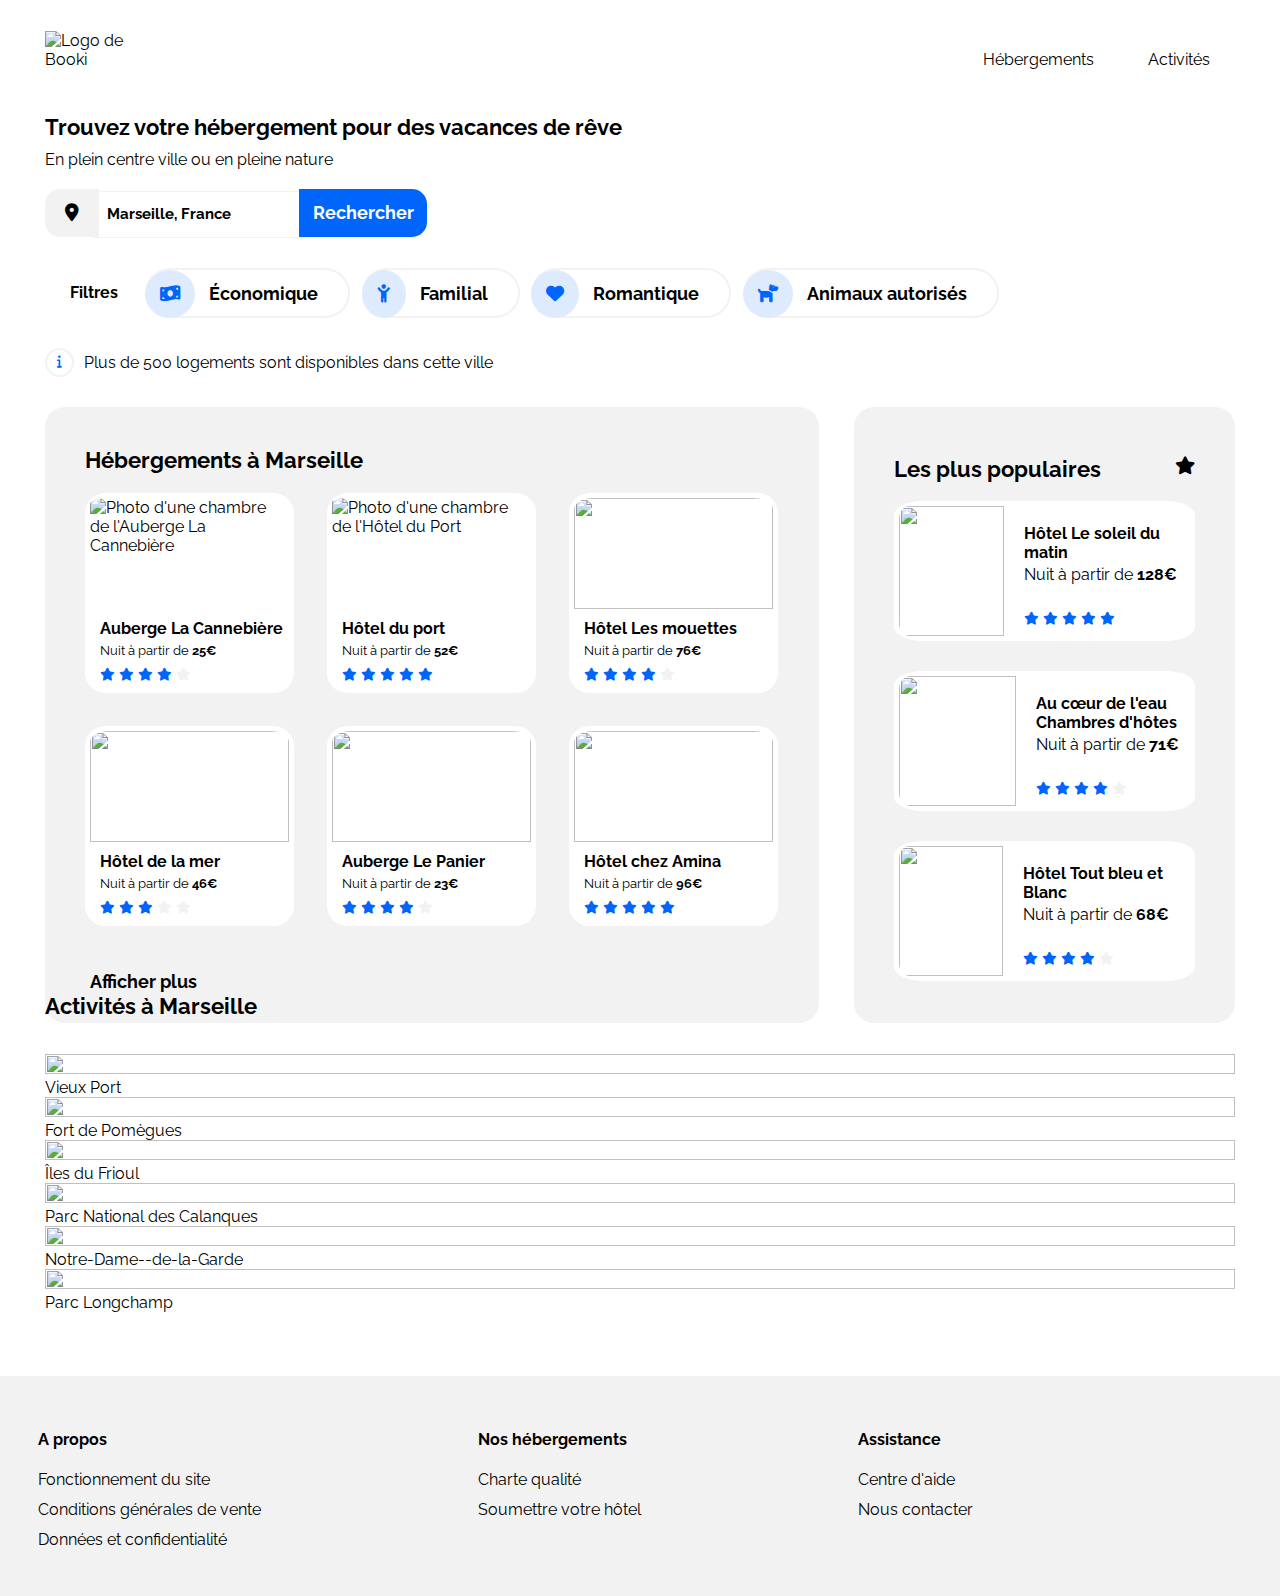
==== commit 2769f536: "section populaires terminée, passage à la section Activités" ====
--- a/html/index.html
+++ b/html/index.html
@@ -76,7 +76,7 @@
         </div>
       </section>
 
-      <div class="noname">
+      <div class="hebergementsAndPopulaires">
         <section class="hebergements" id="hebergementsID">
           <h3 class="hebergements_title">Hébergements à Marseille</h3>
           <div class="hebergements_container">
@@ -190,9 +190,11 @@
             <div class="photo_populaires"><img
                 src="../images/hebergements/1_xlarge/emile-guillemot-Bj_rcSC5XfE-unsplash.jpg" alt="">
             </div>
-            <div class="noname2">
-              <h4>Hôtel Le soleil du matin</h4>
-              <p>Nuit à partir de <em class="price">128€</em></p>
+            <div class="populaires_article_right-side">
+              <div class="txt_article">
+                <h4>Hôtel Le soleil du matin</h4>
+                <p>Nuit à partir de <em class="price">128€</em></p>
+              </div>
               <span aria-label="Note : 5 sur 5">
                 <span class="fa-solid fa-star" aria-hidden="true"></span>
                 <span class="fa-solid fa-star" aria-hidden="true"></span>
@@ -207,14 +209,17 @@
             <div class="photo_populaires"><img
                 src="../images/hebergements/1_xlarge/aw-creative-VGs8z60yT2c-unsplash.jpg" alt="">
             </div>
-            <div class="noname2">
-              <h4>Au cœur de l'eau<br>Chambres d'hôtes</h4>
-              <span aria-label="Note : 4 sur 5">
-                <span class="fa-solid fa-star" aria-hidden="true"></span>
-                <span class="fa-solid fa-star" aria-hidden="true"></span>
-                <span class="fa-solid fa-star" aria-hidden="true"></span>
-                <span class="fa-solid fa-star" aria-hidden="true"></span>
-                <span class="fa-solid fa-star" aria-hidden="true"></span>
+            <div class="populaires_article_right-side">
+              <div class="txt_article">
+                <h4>Au cœur de l'eau<br>Chambres d'hôtes</h4>
+                <p>Nuit à partir de <em class="price">71€</em></p>
+              </div>
+              <span aria-label="Note : 4 sur 5">
+                <span class="fa-solid fa-star" aria-hidden="true"></span>
+                <span class="fa-solid fa-star" aria-hidden="true"></span>
+                <span class="fa-solid fa-star" aria-hidden="true"></span>
+                <span class="fa-solid fa-star" aria-hidden="true"></span>
+                <span class="fa-solid fa-star fa-star--gray" aria-hidden="true"></span>
               </span>
             </div>
           </article>
@@ -223,15 +228,17 @@
             <div class="photo_populaires"><img
                 src="../images/hebergements/1_xlarge/febrian-zakaria-sjvU0THccQA-unsplash.jpg" alt="">
             </div>
-            <div class="noname2">
-              <h4>Hôtel Tout bleu et Blanc</h4>
-              <p>Nuit à partir de 68€</p>
-              <span aria-label="Note : 4 sur 5">
-                <span class="fa-solid fa-star" aria-hidden="true"></span>
-                <span class="fa-solid fa-star" aria-hidden="true"></span>
-                <span class="fa-solid fa-star" aria-hidden="true"></span>
-                <span class="fa-solid fa-star" aria-hidden="true"></span>
-                <span class="fa-solid fa-star" aria-hidden="true"></span>
+            <div class="populaires_article_right-side">
+              <div class="txt_article">
+                <h4>Hôtel Tout bleu et Blanc</h4>
+                <p>Nuit à partir de <em class="price">68€</em></p>
+              </div>
+              <span aria-label="Note : 4 sur 5">
+                <span class="fa-solid fa-star" aria-hidden="true"></span>
+                <span class="fa-solid fa-star" aria-hidden="true"></span>
+                <span class="fa-solid fa-star" aria-hidden="true"></span>
+                <span class="fa-solid fa-star" aria-hidden="true"></span>
+                <span class="fa-solid fa-star fa-star--gray" aria-hidden="true"></span>
               </span>
             </div>
           </article>
@@ -239,50 +246,95 @@
       </div>
 
 
+
+      <section class="activites">
+        <h3 class="activites_title">Activités à Marseille</h3>
+
+        <article class="activites_title">
+          <div class="photo_activites"><img src="../images/activites/1_xlarge/reno-laithienne-QUgJhdY5Fyk-unsplash.jpg"
+              alt=""></div>
+          <h4>Vieux Port</h4>
+        </article>
+
+        <article class="activites_title">
+          <div class="photo_activites"><img src="../images/activites/1_xlarge/paul-hermann-QFTrLdQIRhI-unsplash.jpg"
+              alt="">
+          </div>
+          <h4>Fort de Pomègues</h4>
+        </article>
+
+        <article class="activites_title">
+          <div class="photo_activites"><img src="../images/activites/1_xlarge/kevin-hikari-rV_Qd1l-VXg-unsplash.jpg"
+              alt="">
+          </div>
+          <h4>Îles du Frioul</h4>
+        </article>
+
+        <article class="activites_title">
+          <div class="photo_activites"><img
+              src="../images/activites/1_xlarge/kilyan-sockalingum-NR8-cBCN3aI-unsplash.jpg" alt=""></div>
+
+          <h4>Parc National des Calanques</h4>
+        </article>
+        <article class="activites_title">
+          <div class="photo_activites"><img src="../images/activites/1_xlarge/florian-wehde-xW9e8gdotxI-unsplash.jpg"
+              alt=""></div>
+          <h4>Notre-Dame--de-la-Garde</h4>
+        </article>
+
+        <article class="activites_title">
+          <div class="photo_activites"><img src="../images/activites/1_xlarge/lena-paulin-wH2-EJoDcV0-unsplash.jpg"
+              alt="">
+          </div>
+          <h4>Parc Longchamp</h4>
+        </article>
+
+      </section>
+
     </main>
-    <!-- <main>
-
-
-
-  <section>
-    <h3 class="activites_title">Activités à Marseille</h3>
-    <article class="activites_title">
-      <div class="photo_activites"><img src="../images/activites/1_xlarge/reno-laithienne-QUgJhdY5Fyk-unsplash.jpg"
-          alt=""></div>
-
-      <h4>Vieux Port</h4>
-    </article>
-    <article class="activites_title">
-      <div class="photo_activites"><img src="../images/activites/1_xlarge/paul-hermann-QFTrLdQIRhI-unsplash.jpg" alt="">
-      </div>
-
-      <h4>Fort de Pomègues</h4>
-    </article>
-    <article class="activites_title">
-      <div class="photo_activites"><img src="../images/activites/1_xlarge/kevin-hikari-rV_Qd1l-VXg-unsplash.jpg" alt="">
-      </div>
-
-      <h4>Îles du Frioul</h4>
-    </article>
-    <article class="activites_title">
-      <div class="photo_activites"><img src="../images/activites/1_xlarge/kilyan-sockalingum-NR8-cBCN3aI-unsplash.jpg"
-          alt=""></div>
-
-      <h4>Parc National des Calanques</h4>
-    </article>
-    <article class="activites_title">
-      <div class="photo_activites"><img src="../images/activites/1_xlarge/florian-wehde-xW9e8gdotxI-unsplash.jpg"
-          alt=""></div>
-
-      <h4>Notre-Dame--de-la-Garde</h4>
-    </article>
-    <article class="activites_title">
-      <div class="photo_activites"><img src="../images/activites/1_xlarge/lena-paulin-wH2-EJoDcV0-unsplash.jpg" alt="">
-      </div>
-
-      <h4>Parc Longchamp</h4>
-    </article>
-  </section>
+  </div>
+
+
+
+
+  <footer class="footer">
+
+    <nav class="footer_nav">
+      <ul class="footer_ul"><a class="footer-category" id="a_propos" href="">A propos</a>
+        <li><a href="#">Fonctionnement du site</a></li>
+        <li><a href="#">Conditions générales de vente</a></li>
+        <li><a href="#">Données et confidentialité</a></li>
+      </ul>
+    </nav>
+
+    <nav class="footer_nav">
+      <ul class="footer_ul"><a class="footer-category" id="nos-hebergements" href="">Nos hébergements</a>
+        <li><a href="#">Charte qualité</a></li>
+        <li><a href="#">Soumettre votre hôtel</a></li>
+      </ul>
+    </nav>
+
+    <nav class="footer_nav">
+      <ul class="footer_ul"><a class="footer-category" id="assistance" href="">Assistance</a>
+        <li><a href="#">Centre d'aide</a></li>
+        <li><a href="#">Nous contacter</a></li>
+      </ul>
+    </nav>
+
+    <!-- <nav class="footer_nav">
+      <ul><a id="assistance" href="">Assistance</a></ul>
+      <li><a href="">Centre d'aide</a></li>
+      <li><a href="">Nous contacter</a></li>
+      </ul>
+    </nav> -->
+  </footer>
+
+
+  <!-- <main>
+
+
+
+  
   </main>
 
   <footer class="footer">
@@ -309,7 +361,6 @@
       </ul>
     </nav>
   </footer> -->
-  </div>
 </body>
 
 </html>--- a/css/styles.css
+++ b/css/styles.css
@@ -180,6 +180,7 @@
   padding: 40px;
   margin-top: 30px;
   border-radius: 20px;
+  height: 100%;
 }
 
 .hebergements_container {
@@ -250,24 +251,28 @@
 
 .populaires {
   background-color: var(--grey-background);
-  width: 30%;
+  width: 32%;
+  height: 100%;
   padding: 40px;
   margin-top: 30px;
   border-radius: 20px;
 }
 
-.noname {
+.hebergementsAndPopulaires {
   display: flex;
   justify-content: space-between;
+  height: 616px;
 }
 
 .title_star {
   display: flex;
   justify-content: space-between;
+  line-height: 45px;
 }
 
 .title_star > .fa-star {
   font-size: large;
+  color: var(--black-placeholder);
 }
 
 .populaires_title {
@@ -276,12 +281,13 @@
 
 .populaires_article {
   display: flex;
-  justify-content: space-around;
+  /* justify-content: space-between; */
   background-color: var(--background-article);
-  height: 200px;
+  height: 140px;
   width: auto;
   padding: 5px;
   border-radius: 10%;
+  margin-bottom: 30px;
 }
 
 .populaires_article > h4 {
@@ -296,12 +302,76 @@
 }
 
 .photo_populaires {
+  width: 40%;
+  height: 100%;
+}
+
+.photo_populaires > img {
+  object-fit: cover;
+  /* height: 150%; */
   width: 100%;
-  height: 111px;
-}
-
-/* 
-.photo_activites {
+  border-radius: 10% 0 0 10%;
+  height: 100%;
+}
+
+br {
+  margin: -10px;
+}
+
+footer {
+  display: flex;
+  justify-content: flex-start;
+  background-color: var(--grey-background);
+  height: 220px;
+  margin-top: 5%;
+  padding: 3%;
+}
+
+.footer_nav {
+  margin-right: 18%;
+}
+
+.footer-category {
+  font-weight: bold;
+  margin-bottom: 20px;
+}
+
+.footer_nav > ul > li {
+  line-height: 30px;
+}
+
+.footer_ul {
+  line-height: 50px;
+}
+
+.populaires_article_right-side {
+  padding: 10px 0 0 20px;
+  display: flex;
+  flex-direction: column;
+  justify-content: space-around;
+  /* display: flex;
+  flex-direction: column;
+  justify-content: space-around;
+  align-items: ;
+  margin-left: 20px; */
+}
+
+.txt_article {
+  display: flex;
+  flex-direction: column;
+  margin: 0;
+}
+
+.txt_article > h4 {
+  font-weight: bold;
+}
+
+.txt_article > p {
+  margin: 0;
+  padding-top: 3px;
+}
+
+activites .photo_activites {
   width: 10%;
   height: 10%;
 }
@@ -310,4 +380,12 @@
   height: 100%;
   width: 100%;
   object-fit: cover;
-} */
+}
+
+/**
+
+
+Notre Dame 250
+Parc Longchamp 230
+marge + Ile de frioul = Parc Longchamp
+ **/
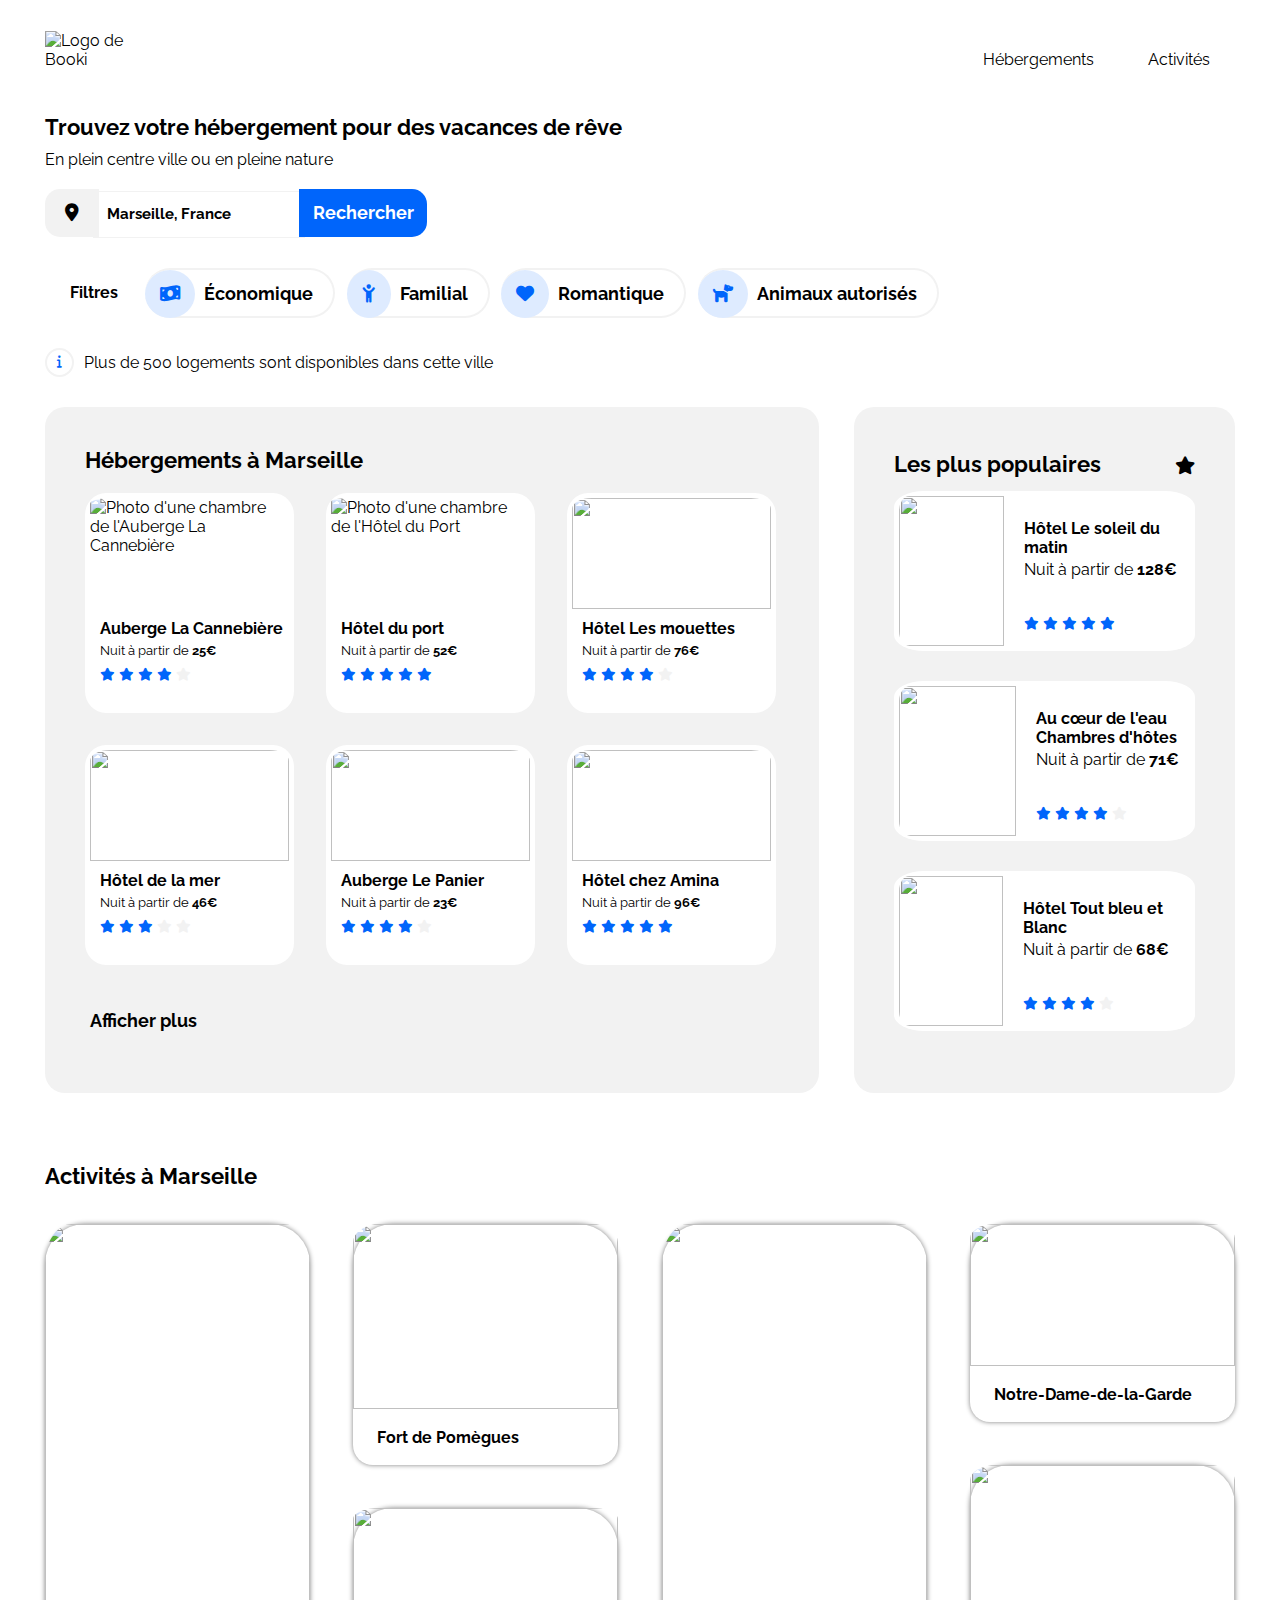
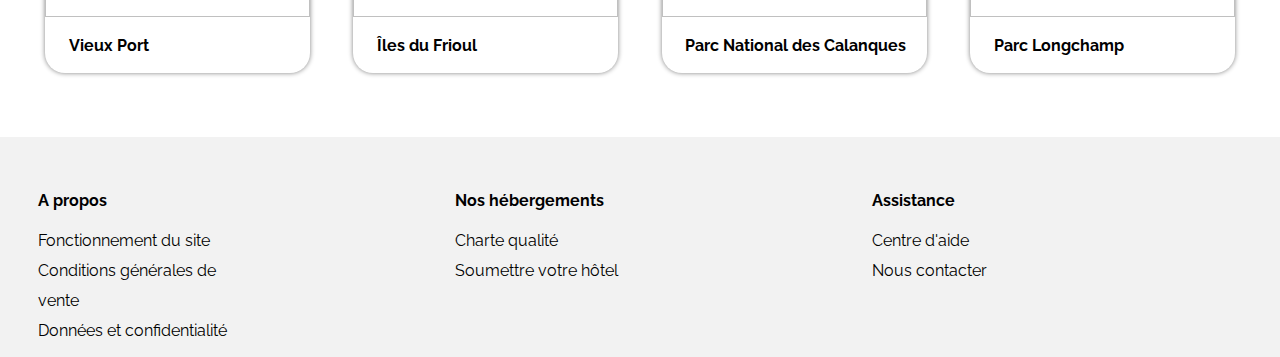
==== commit 53d2150d: "mobile fini, avant vérification de tout" ====
--- a/html/index.html
+++ b/html/index.html
@@ -32,13 +32,14 @@
 
     <main>
 
-      <section>
+      <section class="main-top">
         <h2>Trouvez votre hébergement pour des vacances de rêve</h2>
         <p class="paragraph">En plein centre ville ou en pleine nature</p>
         <form action="">
           <span class="fa-solid fa-location-dot"></span>
           <input class="placeholder" type="search" placeholder="Marseille, France">
-          <button>Rechercher</button>
+          <button class="search">Rechercher</button>
+          <button class="fa-solid fa-magnifying-glass" aria-hidden="true"></button>
         </form>
 
         <div class="filters-container">
@@ -75,7 +76,7 @@
           </em>
         </div>
       </section>
-
+      <!-- <div class="test"> -->
       <div class="hebergementsAndPopulaires">
         <section class="hebergements" id="hebergementsID">
           <h3 class="hebergements_title">Hébergements à Marseille</h3>
@@ -185,116 +186,133 @@
             <h3 class="populaires_title">Les plus populaires</h3>
             <span class="fa-solid fa-star"></span>
           </div>
-
-          <article class="populaires_article">
-            <div class="photo_populaires"><img
-                src="../images/hebergements/1_xlarge/emile-guillemot-Bj_rcSC5XfE-unsplash.jpg" alt="">
-            </div>
-            <div class="populaires_article_right-side">
-              <div class="txt_article">
-                <h4>Hôtel Le soleil du matin</h4>
-                <p>Nuit à partir de <em class="price">128€</em></p>
-              </div>
-              <span aria-label="Note : 5 sur 5">
-                <span class="fa-solid fa-star" aria-hidden="true"></span>
-                <span class="fa-solid fa-star" aria-hidden="true"></span>
-                <span class="fa-solid fa-star" aria-hidden="true"></span>
-                <span class="fa-solid fa-star" aria-hidden="true"></span>
-                <span class="fa-solid fa-star" aria-hidden="true"></span>
-              </span>
-            </div>
-          </article>
-
-          <article class="populaires_article">
-            <div class="photo_populaires"><img
-                src="../images/hebergements/1_xlarge/aw-creative-VGs8z60yT2c-unsplash.jpg" alt="">
-            </div>
-            <div class="populaires_article_right-side">
-              <div class="txt_article">
-                <h4>Au cœur de l'eau<br>Chambres d'hôtes</h4>
-                <p>Nuit à partir de <em class="price">71€</em></p>
-              </div>
-              <span aria-label="Note : 4 sur 5">
-                <span class="fa-solid fa-star" aria-hidden="true"></span>
-                <span class="fa-solid fa-star" aria-hidden="true"></span>
-                <span class="fa-solid fa-star" aria-hidden="true"></span>
-                <span class="fa-solid fa-star" aria-hidden="true"></span>
-                <span class="fa-solid fa-star fa-star--gray" aria-hidden="true"></span>
-              </span>
-            </div>
-          </article>
-
-          <article class="populaires_article">
-            <div class="photo_populaires"><img
-                src="../images/hebergements/1_xlarge/febrian-zakaria-sjvU0THccQA-unsplash.jpg" alt="">
-            </div>
-            <div class="populaires_article_right-side">
-              <div class="txt_article">
-                <h4>Hôtel Tout bleu et Blanc</h4>
-                <p>Nuit à partir de <em class="price">68€</em></p>
-              </div>
-              <span aria-label="Note : 4 sur 5">
-                <span class="fa-solid fa-star" aria-hidden="true"></span>
-                <span class="fa-solid fa-star" aria-hidden="true"></span>
-                <span class="fa-solid fa-star" aria-hidden="true"></span>
-                <span class="fa-solid fa-star" aria-hidden="true"></span>
-                <span class="fa-solid fa-star fa-star--gray" aria-hidden="true"></span>
-              </span>
-            </div>
-          </article>
+          <div class="populaires_container">
+            <article class="populaires_article">
+              <div class="photo_populaires"><img
+                  src="../images/hebergements/1_xlarge/emile-guillemot-Bj_rcSC5XfE-unsplash.jpg" alt="">
+              </div>
+              <div class="populaires_article_right-side">
+                <div class="txt_article">
+                  <h4>Hôtel Le soleil du matin</h4>
+                  <p>Nuit à partir de <em class="price">128€</em></p>
+                </div>
+                <span aria-label="Note : 5 sur 5">
+                  <span class="fa-solid fa-star" aria-hidden="true"></span>
+                  <span class="fa-solid fa-star" aria-hidden="true"></span>
+                  <span class="fa-solid fa-star" aria-hidden="true"></span>
+                  <span class="fa-solid fa-star" aria-hidden="true"></span>
+                  <span class="fa-solid fa-star" aria-hidden="true"></span>
+                </span>
+              </div>
+            </article>
+
+            <article class="populaires_article">
+              <div class="photo_populaires"><img
+                  src="../images/hebergements/1_xlarge/aw-creative-VGs8z60yT2c-unsplash.jpg" alt="">
+              </div>
+              <div class="populaires_article_right-side">
+                <div class="txt_article">
+                  <h4>Au cœur de l'eau<br>Chambres d'hôtes</h4>
+                  <p>Nuit à partir de <em class="price">71€</em></p>
+                </div>
+                <span aria-label="Note : 4 sur 5">
+                  <span class="fa-solid fa-star" aria-hidden="true"></span>
+                  <span class="fa-solid fa-star" aria-hidden="true"></span>
+                  <span class="fa-solid fa-star" aria-hidden="true"></span>
+                  <span class="fa-solid fa-star" aria-hidden="true"></span>
+                  <span class="fa-solid fa-star fa-star--gray" aria-hidden="true"></span>
+                </span>
+              </div>
+            </article>
+
+            <article class="populaires_article">
+              <div class="photo_populaires"><img
+                  src="../images/hebergements/1_xlarge/febrian-zakaria-sjvU0THccQA-unsplash.jpg" alt="">
+              </div>
+              <div class="populaires_article_right-side">
+                <div class="txt_article">
+                  <h4>Hôtel Tout bleu et Blanc</h4>
+                  <p>Nuit à partir de <em class="price">68€</em></p>
+                </div>
+                <span aria-label="Note : 4 sur 5">
+                  <span class="fa-solid fa-star" aria-hidden="true"></span>
+                  <span class="fa-solid fa-star" aria-hidden="true"></span>
+                  <span class="fa-solid fa-star" aria-hidden="true"></span>
+                  <span class="fa-solid fa-star" aria-hidden="true"></span>
+                  <span class="fa-solid fa-star fa-star--gray" aria-hidden="true"></span>
+                </span>
+              </div>
+            </article>
+
+          </div>
+
         </section>
       </div>
 
 
 
-      <section class="activites">
+      <section class="activites" id="activitesID">
         <h3 class="activites_title">Activités à Marseille</h3>
 
-        <article class="activites_title">
-          <div class="photo_activites"><img src="../images/activites/1_xlarge/reno-laithienne-QUgJhdY5Fyk-unsplash.jpg"
-              alt=""></div>
-          <h4>Vieux Port</h4>
-        </article>
-
-        <article class="activites_title">
-          <div class="photo_activites"><img src="../images/activites/1_xlarge/paul-hermann-QFTrLdQIRhI-unsplash.jpg"
-              alt="">
-          </div>
-          <h4>Fort de Pomègues</h4>
-        </article>
-
-        <article class="activites_title">
-          <div class="photo_activites"><img src="../images/activites/1_xlarge/kevin-hikari-rV_Qd1l-VXg-unsplash.jpg"
-              alt="">
-          </div>
-          <h4>Îles du Frioul</h4>
-        </article>
-
-        <article class="activites_title">
-          <div class="photo_activites"><img
-              src="../images/activites/1_xlarge/kilyan-sockalingum-NR8-cBCN3aI-unsplash.jpg" alt=""></div>
-
-          <h4>Parc National des Calanques</h4>
-        </article>
-        <article class="activites_title">
-          <div class="photo_activites"><img src="../images/activites/1_xlarge/florian-wehde-xW9e8gdotxI-unsplash.jpg"
-              alt=""></div>
-          <h4>Notre-Dame--de-la-Garde</h4>
-        </article>
-
-        <article class="activites_title">
-          <div class="photo_activites"><img src="../images/activites/1_xlarge/lena-paulin-wH2-EJoDcV0-unsplash.jpg"
-              alt="">
-          </div>
-          <h4>Parc Longchamp</h4>
-        </article>
+        <div class="activites_container">
+
+          <div class="activites_left-side">
+
+            <article class="activites_article vieuxPort-calanques">
+              <div class="photo_activites"><img
+                  src="../images/activites/1_xlarge/reno-laithienne-QUgJhdY5Fyk-unsplash.jpg" alt=""></div>
+              <h4>Vieux Port</h4>
+            </article>
+            <div class="pomegues_frioul_container">
+              <article class="activites_article pomegues">
+                <div class="photo_activites"><img
+                    src="../images/activites/1_xlarge/paul-hermann-QFTrLdQIRhI-unsplash.jpg" alt="">
+                </div>
+                <h4>Fort de Pomègues</h4>
+              </article>
+
+              <article class="activites_article frioul">
+                <div class="photo_activites"><img
+                    src="../images/activites/1_xlarge/kevin-hikari-rV_Qd1l-VXg-unsplash.jpg" alt="">
+                </div>
+                <h4>Îles du Frioul</h4>
+              </article>
+            </div>
+
+          </div>
+
+          <div class="activites_right-side">
+
+            <article class="activites_article vieuxPort-calanques">
+              <div class="photo_activites"><img
+                  src="../images/activites/1_xlarge/kilyan-sockalingum-NR8-cBCN3aI-unsplash.jpg" alt=""></div>
+              <h4>Parc National des Calanques</h4>
+            </article>
+            <div class="dame_longchamp_container">
+              <article class="activites_article dame">
+                <div class="photo_activites"><img
+                    src="../images/activites/1_xlarge/florian-wehde-xW9e8gdotxI-unsplash.jpg" alt=""></div>
+                <h4>Notre-Dame-de-la-Garde</h4>
+              </article>
+
+              <article class="activites_article longchamp">
+                <div class="photo_activites"><img
+                    src="../images/activites/1_xlarge/lena-paulin-wH2-EJoDcV0-unsplash.jpg" alt="">
+                </div>
+                <h4>Parc Longchamp</h4>
+              </article>
+            </div>
+
+          </div>
+
+
+        </div>
 
       </section>
 
     </main>
   </div>
-
-
+  </div>
 
 
   <footer class="footer">
@@ -329,38 +347,6 @@
     </nav> -->
   </footer>
 
-
-  <!-- <main>
-
-
-
-  
-  </main>
-
-  <footer class="footer">
-    <nav class="footer_nav">
-      <ul><a id="a_propos" href="">A propos</a>
-        <li><a href="">Fonctionnement du site</a></li>
-        <li><a href="">Conditions générales de vente</a></li>
-        <li><a href="">Données et confidentialité</a></li>
-      </ul>
-     
-    </nav>
-    <nav class="footer_nav">
-      <ul><a id="hebergement" href="">Nos hébergements</a>
-
-        <li><a href="">Charte qualité</a></li>
-        <li><a href="">Soumettre votre hôtel</a></li>
-      </ul>
-    </nav>
-    <nav class="footer_nav">
-      <ul><a id="assistance" href="">Assistance</a></ul>
-   
-      <li><a href="">Centre d'aide</a></li>
-      <li><a href="">Nous contacter</a></li>
-      </ul>
-    </nav>
-  </footer> -->
 </body>
 
 </html>--- a/css/styles.css
+++ b/css/styles.css
@@ -82,7 +82,7 @@
 form {
   margin-bottom: 30px;
 }
-form > button {
+.search {
   font-size: 15px;
   background-color: var(--blue-site);
   padding: 13.4px;
@@ -90,6 +90,10 @@
   color: white;
   font-weight: bold;
   font-size: large;
+}
+
+.magnifying-glass::before {
+  display: none;
 }
 
 .filters-container {
@@ -126,10 +130,10 @@
 /*Les boutons des filtres*/
 .filters-container button {
   border-left: none;
-  padding: 10px 20px 10px 35px;
+  padding: 10px 10px 10px 30px;
   margin-left: -25px;
   width: auto;
-  height: 20px;
+  /* height: 20px; */
   border-radius: 0 25px 25px 0;
   /* min-width:  */
 }
@@ -186,7 +190,7 @@
 .hebergements_container {
   display: flex;
   flex-wrap: wrap;
-  gap: 33px;
+  gap: 32px;
 }
 
 .hebergements_title {
@@ -196,7 +200,7 @@
 .hebergements_article {
   background-color: var(--background-article);
   width: calc(33% - 20px);
-  height: 200px;
+  height: 220px;
   padding: 5px;
   border-radius: 10%;
 }
@@ -247,6 +251,11 @@
   margin-top: 45px;
   margin-left: 5px;
   font-size: large;
+}
+
+.populaires_title {
+  margin-bottom: 3%;
+  line-height: 35px;
 }
 
 .populaires {
@@ -261,7 +270,7 @@
 .hebergementsAndPopulaires {
   display: flex;
   justify-content: space-between;
-  height: 616px;
+  height: 686px;
 }
 
 .title_star {
@@ -283,7 +292,7 @@
   display: flex;
   /* justify-content: space-between; */
   background-color: var(--background-article);
-  height: 140px;
+  height: 160px;
   width: auto;
   padding: 5px;
   border-radius: 10%;
@@ -318,6 +327,163 @@
   margin: -10px;
 }
 
+.populaires_article_right-side {
+  padding: 10px 0 0 20px;
+  display: flex;
+  flex-direction: column;
+  justify-content: space-around;
+  /* display: flex;
+  flex-direction: column;
+  justify-content: space-around;
+  align-items: ;
+  margin-left: 20px; */
+}
+
+.txt_article {
+  display: flex;
+  flex-direction: column;
+  margin: 0;
+}
+
+.txt_article > h4 {
+  font-weight: bold;
+}
+
+.txt_article > p {
+  margin: 0;
+  padding-top: 3px;
+}
+
+.activites {
+  display: flex;
+  flex-direction: column;
+  margin-top: 100px;
+  /* Les variables CSS peuvent être "locales" et dans ce cas précis, c'est le mieux, voir : https://css-tricks.com/breaking-css-custom-properties-out-of-root-might-be-a-good-idea/ */
+
+  --frioul/*xs*/ : 165px; /* calc(var(--pomegues) + var(--gap)); */
+  --dame/*s*/ : calc(
+    var(--vieuxPort-calanques) - (var(--longchamp) + var(--gap))
+  );
+  --longchamp/*m*/ : calc(var(--frioul) + var(--gap));
+  --pomegues/*l*/ : calc(
+    var(--vieuxPort-calanques) - (var(--frioul) + var(--gap))
+  );
+  /* calc(var(--dame) + var(--gap)); */
+  --vieuxPort-calanques/*xl*/ : 449px;
+  --gap: 43px;
+  --txt: 56px;
+  /*
+      Parc Longchamp = Îles de Frioul + margin-top/
+      Fort de Pomègues = Notre-dame + margin-bottom
+      Dame = xl - (Longchamp + la marge)
+      xl = 
+      */
+  /* display: flex;
+  flex-direction: column;
+  margin-top: 50px; */
+  /* background-color: brown; */
+}
+
+/* .test {
+  display: flex;
+  flex-direction: column;
+} */
+
+/* .activites {
+} */
+
+.activites_container {
+  display: flex;
+  height: 449px;
+  gap: var(--gap);
+}
+
+.activites_left-side {
+  display: flex;
+  width: 50%;
+  gap: var(--gap);
+}
+
+.pomegues_frioul_container {
+  display: flex;
+  width: 50%;
+  flex-direction: column;
+  justify-content: space-between;
+  /* gap: var(--gap); */
+}
+
+.activites_right-side {
+  display: flex;
+  width: 50%;
+  gap: var(--gap);
+}
+
+.dame_longchamp_container {
+  display: flex;
+  width: 50%;
+  flex-direction: column;
+  justify-content: space-between;
+  /* gap: var(--gap); */
+}
+
+.vieuxPort-calanques {
+  display: flex;
+  flex-direction: column;
+  height: 100%;
+  width: 50%;
+}
+
+.photo_activites {
+  height: calc(100% - var(--txt));
+}
+
+.photo_activites > img {
+  object-fit: cover;
+  height: 100%;
+  width: 100%;
+  border-radius: 10% 10% 0 0;
+}
+
+.activites_article {
+  /* background-color: aqua; */
+  border-radius: 40px 40px 20px 20px;
+  box-shadow: 0 0px 5px grey;
+}
+
+.activites_article > h4 {
+  font-weight: bold;
+  padding-top: 7%;
+  padding-left: 9%;
+  padding-bottom: 8%;
+  height: var(--txt);
+  background-color: white;
+  border-radius: 0% 0% 40px 40px;
+}
+
+.pomegues {
+  display: flex;
+  flex-direction: column;
+  height: var(--pomegues);
+}
+
+.frioul {
+  display: flex;
+  flex-direction: column;
+  height: var(--frioul);
+}
+
+.dame {
+  display: flex;
+  flex-direction: column;
+  height: var(--dame);
+}
+
+.longchamp {
+  display: flex;
+  flex-direction: column;
+  height: var(--longchamp);
+}
+
 footer {
   display: flex;
   justify-content: flex-start;
@@ -338,54 +504,373 @@
 
 .footer_nav > ul > li {
   line-height: 30px;
+  width: 200px;
 }
 
 .footer_ul {
   line-height: 50px;
 }
 
-.populaires_article_right-side {
-  padding: 10px 0 0 20px;
-  display: flex;
-  flex-direction: column;
-  justify-content: space-around;
-  /* display: flex;
-  flex-direction: column;
-  justify-content: space-around;
-  align-items: ;
-  margin-left: 20px; */
-}
-
-.txt_article {
-  display: flex;
-  flex-direction: column;
-  margin: 0;
-}
-
-.txt_article > h4 {
-  font-weight: bold;
-}
-
-.txt_article > p {
-  margin: 0;
-  padding-top: 3px;
-}
-
-activites .photo_activites {
-  width: 10%;
-  height: 10%;
-}
-
-.photo_activites > img {
-  height: 100%;
-  width: 100%;
-  object-fit: cover;
-}
-
-/**
-
-
-Notre Dame 250
-Parc Longchamp 230
-marge + Ile de frioul = Parc Longchamp
- **/
+/* ********TABLETTE******* */
+/***************************/
+@media screen and (min-width: 768px) and (max-width: 992px) {
+  header {
+    margin-bottom: 100px;
+  }
+
+  .main-top {
+    margin-bottom: 350px;
+  }
+  .hebergementsAndPopulaires {
+    display: flex;
+    flex-direction: column-reverse;
+    justify-content: space-between;
+    height: 900px;
+  }
+
+  .hebergements {
+    background-color: var(--grey-background);
+    width: 100%;
+    padding: 20px;
+    margin-top: 30px;
+    border-radius: 20px;
+    /* height: 880px; */
+  }
+
+  .hebergements_container {
+    display: flex;
+    flex-wrap: wrap;
+    gap: 32px;
+    /* height: 100%; */
+  }
+
+  .hebergements_title {
+    display: block;
+    margin-bottom: 20px;
+    /* text-align: center; */
+  }
+
+  .hebergements_article {
+    background-color: var(--background-article);
+    width: calc(50% - 20px);
+    height: 220px;
+    padding: 5px;
+    border-radius: 10%;
+  }
+
+  .hebergements_article > h4 {
+    font-weight: bold;
+    font-size: medium;
+    margin-top: 10px;
+    margin-left: 10px;
+    padding-left: 10px;
+  }
+
+  .hebergements_article > p {
+    font-size: medium;
+    margin-top: 5px;
+    padding-left: 10px;
+  }
+
+  .hebergements_article > span {
+    padding-left: 10px;
+  }
+
+  .populaires {
+    display: flex;
+    flex-direction: column;
+    width: 100%;
+    padding: 20px 20px 0px 20px;
+  }
+
+  .populaires_container {
+    display: flex;
+    gap: 20px;
+  }
+
+  .populaires_article {
+    display: flex;
+    flex-direction: column;
+    /* margin-bottom: 0; */
+    width: 33%;
+    height: 210px;
+  }
+
+  .photo_populaires {
+    width: 100%;
+    height: 50%;
+  }
+
+  .photo_populaires > img {
+    border-radius: 10% 10% 0% 0%;
+  }
+
+  .activites {
+    display: flex;
+    flex-direction: column;
+    margin-top: 50px;
+  }
+
+  .footer {
+    display: flex;
+  }
+
+  .footer_nav {
+    margin: 0%;
+    width: 33%;
+    flex: 1;
+  }
+
+  .filters-container > p {
+  }
+
+  .filters-container {
+  }
+  .filters-container > label > button {
+    font-size: small;
+  }
+
+  .filters-container > label {
+    display: flex;
+    align-items: center;
+  }
+}
+
+.fa-magnifying-glass::before {
+  display: none;
+}
+
+/* **********SMARTPHONE*********** */
+/***********************************/
+@media screen and (max-width: 767px) {
+  .page {
+    margin: 0%;
+  }
+
+  .header_menu {
+    flex-direction: column;
+    align-items: center;
+  }
+
+  .header_logo {
+    width: 25%;
+    margin: 25px 0;
+  }
+
+  .header_logo > img {
+    height: 100%;
+    width: 100%;
+  }
+
+  .ancres_li a {
+    display: block;
+    padding: 0;
+  }
+
+  .header_menu > ul {
+    width: 100%;
+    display: flex;
+    justify-content: space-between;
+  }
+  .main-top {
+    padding-left: 5%;
+  }
+  .main-top > h2 {
+    /* padding-left: 1%; */
+    font-size: large;
+  }
+
+  .main-top > p {
+    font-size: small;
+    padding-left: 1%;
+  }
+
+  .main-top > form {
+    display: flex;
+  }
+
+  .main-top > form > .search {
+    display: none;
+  }
+
+  .main-top > .filters-container {
+    flex-wrap: wrap;
+    margin-bottom: 20px<;
+  }
+  .main-top > .filters-container > p {
+    width: 100%;
+    padding: 0px;
+    height: 30px;
+  }
+
+  .main-top > .filters-container > label {
+    margin-bottom: 15px;
+  }
+
+  .fa-magnifying-glass::before {
+    display: revert;
+    font-size: 15px;
+    background-color: var(--blue-site);
+    padding: 13.4px;
+    border-radius: 15px 15px 15px 15px;
+    color: white;
+    font-weight: bold;
+    font-size: large;
+  }
+  .header_menu > ul {
+    justify-content: space-around;
+  }
+
+  .ancres_li {
+    width: 50%;
+    text-align: center;
+    border-bottom: solid 2px var(--grey-background);
+  }
+
+  .ancres_li:hover {
+    border-top: none;
+    border-bottom: solid 2px var(--blue-site);
+    color: var(--blue-site);
+  }
+
+  .ancres_li a {
+    margin-bottom: 10px;
+  }
+
+  .info > .fa-info {
+    padding: 2px 14px 17px 9px;
+    width: 25px;
+    height: 20px;
+  }
+
+  .hebergementsAndPopulaires {
+    flex-direction: column-reverse;
+    margin-top: 680px;
+  }
+
+  .hebergementsAndPopulaires > .hebergements {
+    width: 100%;
+    background-color: white;
+    padding: 0 15px 0 15px;
+  }
+
+  .hebergementsAndPopulaires > .hebergements > .hebergements_title {
+    margin-bottom: 20px;
+  }
+
+  .hebergements_container {
+    gap: initial;
+  }
+
+  .hebergementsAndPopulaires > .populaires {
+    width: 100%;
+    border-radius: initial;
+    padding: 20px;
+  }
+
+  .populaires_article {
+    height: 144px;
+  }
+
+  .hebergementsAndPopulaires > .populaires > .title_star {
+    margin-bottom: 10px;
+  }
+
+  .hebergements_article {
+    width: 100%;
+    box-shadow: 0 0px 5px rgb(230, 230, 230);
+    margin-bottom: 20px;
+  }
+
+  .afficher-plus {
+    margin-top: 10px;
+  }
+
+  .activites {
+    margin-top: 230%;
+    padding-left: 20px;
+    padding-right: 20px;
+  }
+
+  .activites_title {
+    margin-bottom: 9%;
+  }
+
+  .activites_container {
+    gap: initial;
+    flex-direction: column;
+  }
+
+  .activites_left-side {
+    gap: initial;
+    flex-direction: column;
+    width: 100%;
+  }
+
+  .activites_right-side {
+    gap: initial;
+    flex-direction: column;
+    width: 100%;
+  }
+
+  .pomegues_frioul_container,
+  .dame_longchamp_container {
+    margin-bottom: 25px;
+
+    height: auto;
+    width: 100%;
+  }
+
+  .dame,
+  .longchamp,
+  .pomegues,
+  .frioul {
+    height: 190px;
+  }
+
+  .pomegues,
+  .dame {
+    margin-bottom: 25px;
+  }
+
+  .vieuxPort-calanques {
+    width: 100%;
+    height: 190px;
+    margin-bottom: 25px;
+  }
+
+  .footer {
+    padding-left: 30px;
+    flex-direction: column;
+    margin-top: 230%;
+    height: auto;
+  }
+}
+
+/* {
+  content: "\f002";
+  font-family: "Font Awesome 6 Free";
+  font-weight: 900;
+} */
+
+/*Concernant les breakpoints, nous avons convenu avec le designer UI
+d’utiliser 992 px et 768 px.
+992 px pour les écrans d’ordinateurs et 768 px pour les tablettes, et
+tout ce qui est en dessous de 768 pour les téléphones portables.*/
+
+/*sens border-radius : 
+2 valeurs : haut-gauche/bas-droit, haut-droit/bas-gauche
+3 valeurs : haut-gauche, haut-droit/bas-gauche, bas-droit
+4 valeurs : haut-gauche, haut-droit, bas-droit, bas-gauche (aiguille d'une montre à commencer en haut à gauche)
+
+sens box-shadow :
+Valeur 1 horizontal : positive, vers la droite; négative, vers la gauche
+Valeur 2 vertical : postive, bas; négative, haut.
+Valeur 3 propagation,
+Valeur 4 ombre.
+*/
+
+/*
+unset = valeur par défaut de la propriété
+revert = valeur par défaut de l'élément HTML
+*/
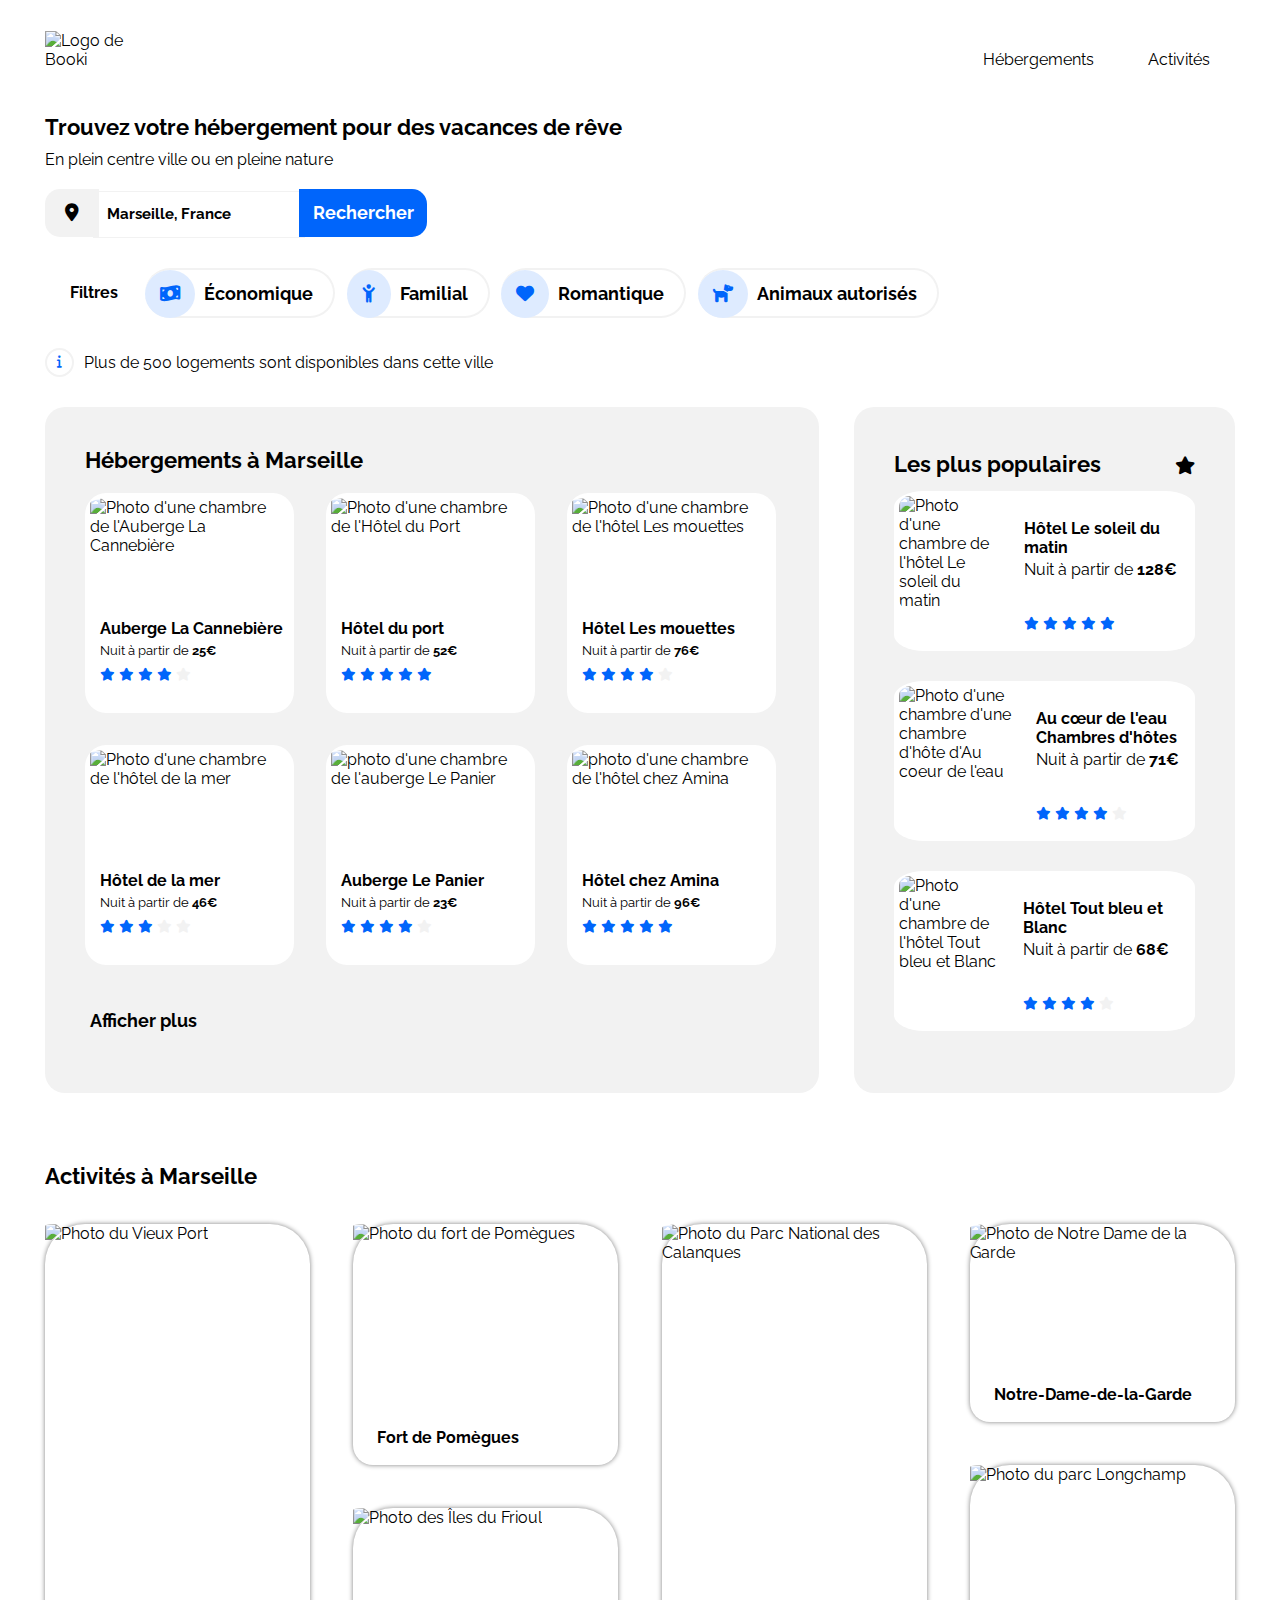
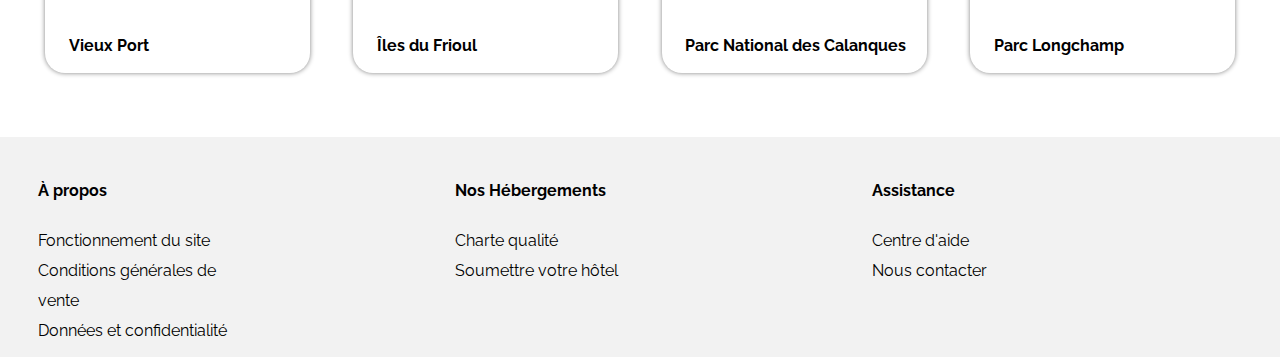
==== commit f286f456: "footer>ul>a modifié en footer>ul>li>a pour être conforme au w3c" ====
--- a/html/index.html
+++ b/html/index.html
@@ -20,7 +20,6 @@
 <body>
   <div class="page">
     <header>
-      <!--@whitespace----------------------------------------------------------------------->
       <nav class="header_menu">
         <h1 class="header_logo"><img src="../images/logo/Booki@3x.png" alt="Logo de Booki"></h1>
         <ul>
@@ -35,7 +34,7 @@
       <section class="main-top">
         <h2>Trouvez votre hébergement pour des vacances de rêve</h2>
         <p class="paragraph">En plein centre ville ou en pleine nature</p>
-        <form action="">
+        <form action="#">
           <span class="fa-solid fa-location-dot"></span>
           <input class="placeholder" type="search" placeholder="Marseille, France">
           <button class="search">Rechercher</button>
@@ -46,32 +45,31 @@
           <p>Filtres</p>
 
           <label for="economique">
-            <span class="fa-solid fa-money-bill-wave" alt="image décorative d'un billet de banque"
+            <span class="fa-solid fa-money-bill-wave" aria-label="image décorative d'un billet de banque"
               aria-hidden="true"></span>
-            <button name="economique">Économique</button>
+            <button id="economique" name="economique">Économique</button>
           </label>
 
           <label for="familial">
             <!--Ce n'est pas la meilleure icone, il y en a une, "family", sur FontAwesome, qui correspondrait mieux, mais bon, il faut respecter la maquette-->
             <span class="fa-solid fa-child-reaching"
-              alt="image décorative d'un billet d'un enfant avec les bras en l'air" aria-hidden="true"></span>
-            <button name="familial">Familial</button>
+              aria-label="image décorative d'un billet d'un enfant avec les bras en l'air" aria-hidden="true"></span>
+            <button id="familial" name="familial">Familial</button>
           </label>
 
           <label for="romantique">
-            <span class="fa-solid fa-heart" alt="image décorative d'un coeur" aria-hidden="true"></span>
-            <button name="romantique">Romantique</button>
+            <span class="fa-solid fa-heart" aria-label="image décorative d'un coeur" aria-hidden="true"></span>
+            <button id="romantique" name="romantique">Romantique</button>
           </label>
 
           <label for="animaux-autorises">
-            <span class="fa-solid fa-dog" alt="image décorative d'un chien" aria-hidden="true"></span>
-            <button name="animaux-autorises">Animaux autorisés</button>
+            <span class="fa-solid fa-dog" aria-label="image décorative d'un chien" aria-hidden="true"></span>
+            <button id="animaux-autorises" name="animaux-autorises">Animaux autorisés</button>
           </label>
         </div>
 
         <div class="info">
-          <span class="fa-solid fa-info" alt="image décorative d'un i d'information" aria-hidden="true"
-            alt="information"></span>
+          <span class="fa-solid fa-info" aria-label="image décorative d'un i d'information" aria-hidden="true"></span>
           <em>Plus de 500 logements sont disponibles dans cette ville
           </em>
         </div>
@@ -117,7 +115,8 @@
 
             <article class="hebergements_article">
               <div class="photo_hebergements">
-                <img src="../images/hebergements/1_xlarge/reisetopia-B8WIgxA_PFU-unsplash.jpg" alt="">
+                <img src="../images/hebergements/1_xlarge/reisetopia-B8WIgxA_PFU-unsplash.jpg"
+                  alt="Photo d'une chambre de l'hôtel Les mouettes">
               </div>
               <h4>Hôtel Les mouettes</h4>
               <p>Nuit à partir de <em class="price">76€</em></p>
@@ -132,7 +131,8 @@
 
             <article class="hebergements_article">
               <div class="photo_hebergements"><img
-                  src="../images/hebergements/1_xlarge/annie-spratt-Eg1qcIitAuA-unsplash.jpg" alt="">
+                  src="../images/hebergements/1_xlarge/annie-spratt-Eg1qcIitAuA-unsplash.jpg"
+                  alt="Photo d'une chambre de l'hôtel de la mer">
               </div>
               <h4>Hôtel de la mer</h4>
               <p>Nuit à partir de <em class="price">46€</em></p>
@@ -147,7 +147,8 @@
 
             <article class="hebergements_article">
               <div class="photo_hebergements"> <img
-                  src="../images/hebergements/1_xlarge/nicate-lee-kT-ZyaiwBe0-unsplash.jpg" alt="">
+                  src="../images/hebergements/1_xlarge/nicate-lee-kT-ZyaiwBe0-unsplash.jpg"
+                  alt="photo d'une chambre de l'auberge Le Panier">
               </div>
 
               <h4>Auberge Le Panier</h4>
@@ -163,7 +164,8 @@
 
             <article class="hebergements_article">
               <div class="photo_hebergements"><img
-                  src="../images/hebergements/1_xlarge/febrian-zakaria-M6S1WvfW68A-unsplash.jpg" alt="">
+                  src="../images/hebergements/1_xlarge/febrian-zakaria-M6S1WvfW68A-unsplash.jpg"
+                  alt="photo d'une chambre de l'hôtel chez Amina">
               </div>
               <h4>Hôtel chez Amina</h4>
               <p>Nuit à partir de <em class="price">96€</em></p>
@@ -189,7 +191,8 @@
           <div class="populaires_container">
             <article class="populaires_article">
               <div class="photo_populaires"><img
-                  src="../images/hebergements/1_xlarge/emile-guillemot-Bj_rcSC5XfE-unsplash.jpg" alt="">
+                  src="../images/hebergements/1_xlarge/emile-guillemot-Bj_rcSC5XfE-unsplash.jpg"
+                  alt="Photo d'une chambre de l'hôtel Le soleil du matin">
               </div>
               <div class="populaires_article_right-side">
                 <div class="txt_article">
@@ -208,7 +211,8 @@
 
             <article class="populaires_article">
               <div class="photo_populaires"><img
-                  src="../images/hebergements/1_xlarge/aw-creative-VGs8z60yT2c-unsplash.jpg" alt="">
+                  src="../images/hebergements/1_xlarge/aw-creative-VGs8z60yT2c-unsplash.jpg"
+                  alt="Photo d'une chambre d'une chambre d'hôte d'Au coeur de l'eau">
               </div>
               <div class="populaires_article_right-side">
                 <div class="txt_article">
@@ -227,7 +231,8 @@
 
             <article class="populaires_article">
               <div class="photo_populaires"><img
-                  src="../images/hebergements/1_xlarge/febrian-zakaria-sjvU0THccQA-unsplash.jpg" alt="">
+                  src="../images/hebergements/1_xlarge/febrian-zakaria-sjvU0THccQA-unsplash.jpg"
+                  alt="Photo d'une chambre de l'hôtel Tout bleu et Blanc">
               </div>
               <div class="populaires_article_right-side">
                 <div class="txt_article">
@@ -260,20 +265,23 @@
 
             <article class="activites_article vieuxPort-calanques">
               <div class="photo_activites"><img
-                  src="../images/activites/1_xlarge/reno-laithienne-QUgJhdY5Fyk-unsplash.jpg" alt=""></div>
+                  src="../images/activites/1_xlarge/reno-laithienne-QUgJhdY5Fyk-unsplash.jpg" alt="Photo du Vieux Port">
+              </div>
               <h4>Vieux Port</h4>
             </article>
             <div class="pomegues_frioul_container">
               <article class="activites_article pomegues">
                 <div class="photo_activites"><img
-                    src="../images/activites/1_xlarge/paul-hermann-QFTrLdQIRhI-unsplash.jpg" alt="">
+                    src="../images/activites/1_xlarge/paul-hermann-QFTrLdQIRhI-unsplash.jpg"
+                    alt="Photo du fort de Pomègues">
                 </div>
                 <h4>Fort de Pomègues</h4>
               </article>
 
               <article class="activites_article frioul">
                 <div class="photo_activites"><img
-                    src="../images/activites/1_xlarge/kevin-hikari-rV_Qd1l-VXg-unsplash.jpg" alt="">
+                    src="../images/activites/1_xlarge/kevin-hikari-rV_Qd1l-VXg-unsplash.jpg"
+                    alt="Photo des Îles du Frioul">
                 </div>
                 <h4>Îles du Frioul</h4>
               </article>
@@ -285,19 +293,22 @@
 
             <article class="activites_article vieuxPort-calanques">
               <div class="photo_activites"><img
-                  src="../images/activites/1_xlarge/kilyan-sockalingum-NR8-cBCN3aI-unsplash.jpg" alt=""></div>
+                  src="../images/activites/1_xlarge/kilyan-sockalingum-NR8-cBCN3aI-unsplash.jpg"
+                  alt="Photo du Parc National des Calanques"></div>
               <h4>Parc National des Calanques</h4>
             </article>
             <div class="dame_longchamp_container">
               <article class="activites_article dame">
                 <div class="photo_activites"><img
-                    src="../images/activites/1_xlarge/florian-wehde-xW9e8gdotxI-unsplash.jpg" alt=""></div>
+                    src="../images/activites/1_xlarge/florian-wehde-xW9e8gdotxI-unsplash.jpg"
+                    alt="Photo de Notre Dame de la Garde"></div>
                 <h4>Notre-Dame-de-la-Garde</h4>
               </article>
 
               <article class="activites_article longchamp">
                 <div class="photo_activites"><img
-                    src="../images/activites/1_xlarge/lena-paulin-wH2-EJoDcV0-unsplash.jpg" alt="">
+                    src="../images/activites/1_xlarge/lena-paulin-wH2-EJoDcV0-unsplash.jpg"
+                    alt="Photo du parc Longchamp">
                 </div>
                 <h4>Parc Longchamp</h4>
               </article>
@@ -312,13 +323,12 @@
 
     </main>
   </div>
-  </div>
 
 
   <footer class="footer">
-
+    <!--Modifier les .footer-category : un a ne peut être l'enfant de ul-->
     <nav class="footer_nav">
-      <ul class="footer_ul"><a class="footer-category" id="a_propos" href="">A propos</a>
+      <ul class="footer_ul"><li class="footer-category" id="a_propos"><a href="#">À propos</a></li>
         <li><a href="#">Fonctionnement du site</a></li>
         <li><a href="#">Conditions générales de vente</a></li>
         <li><a href="#">Données et confidentialité</a></li>
@@ -326,14 +336,14 @@
     </nav>
 
     <nav class="footer_nav">
-      <ul class="footer_ul"><a class="footer-category" id="nos-hebergements" href="">Nos hébergements</a>
+      <ul class="footer_ul"><li class="footer-category" id="nos-hebergements"><a href="#">Nos Hébergements</a></li>
         <li><a href="#">Charte qualité</a></li>
         <li><a href="#">Soumettre votre hôtel</a></li>
       </ul>
     </nav>
 
     <nav class="footer_nav">
-      <ul class="footer_ul"><a class="footer-category" id="assistance" href="">Assistance</a>
+      <ul class="footer_ul"><li class="footer-category" id="assistance"><a href="#">Assistance</a></li>
         <li><a href="#">Centre d'aide</a></li>
         <li><a href="#">Nous contacter</a></li>
       </ul>
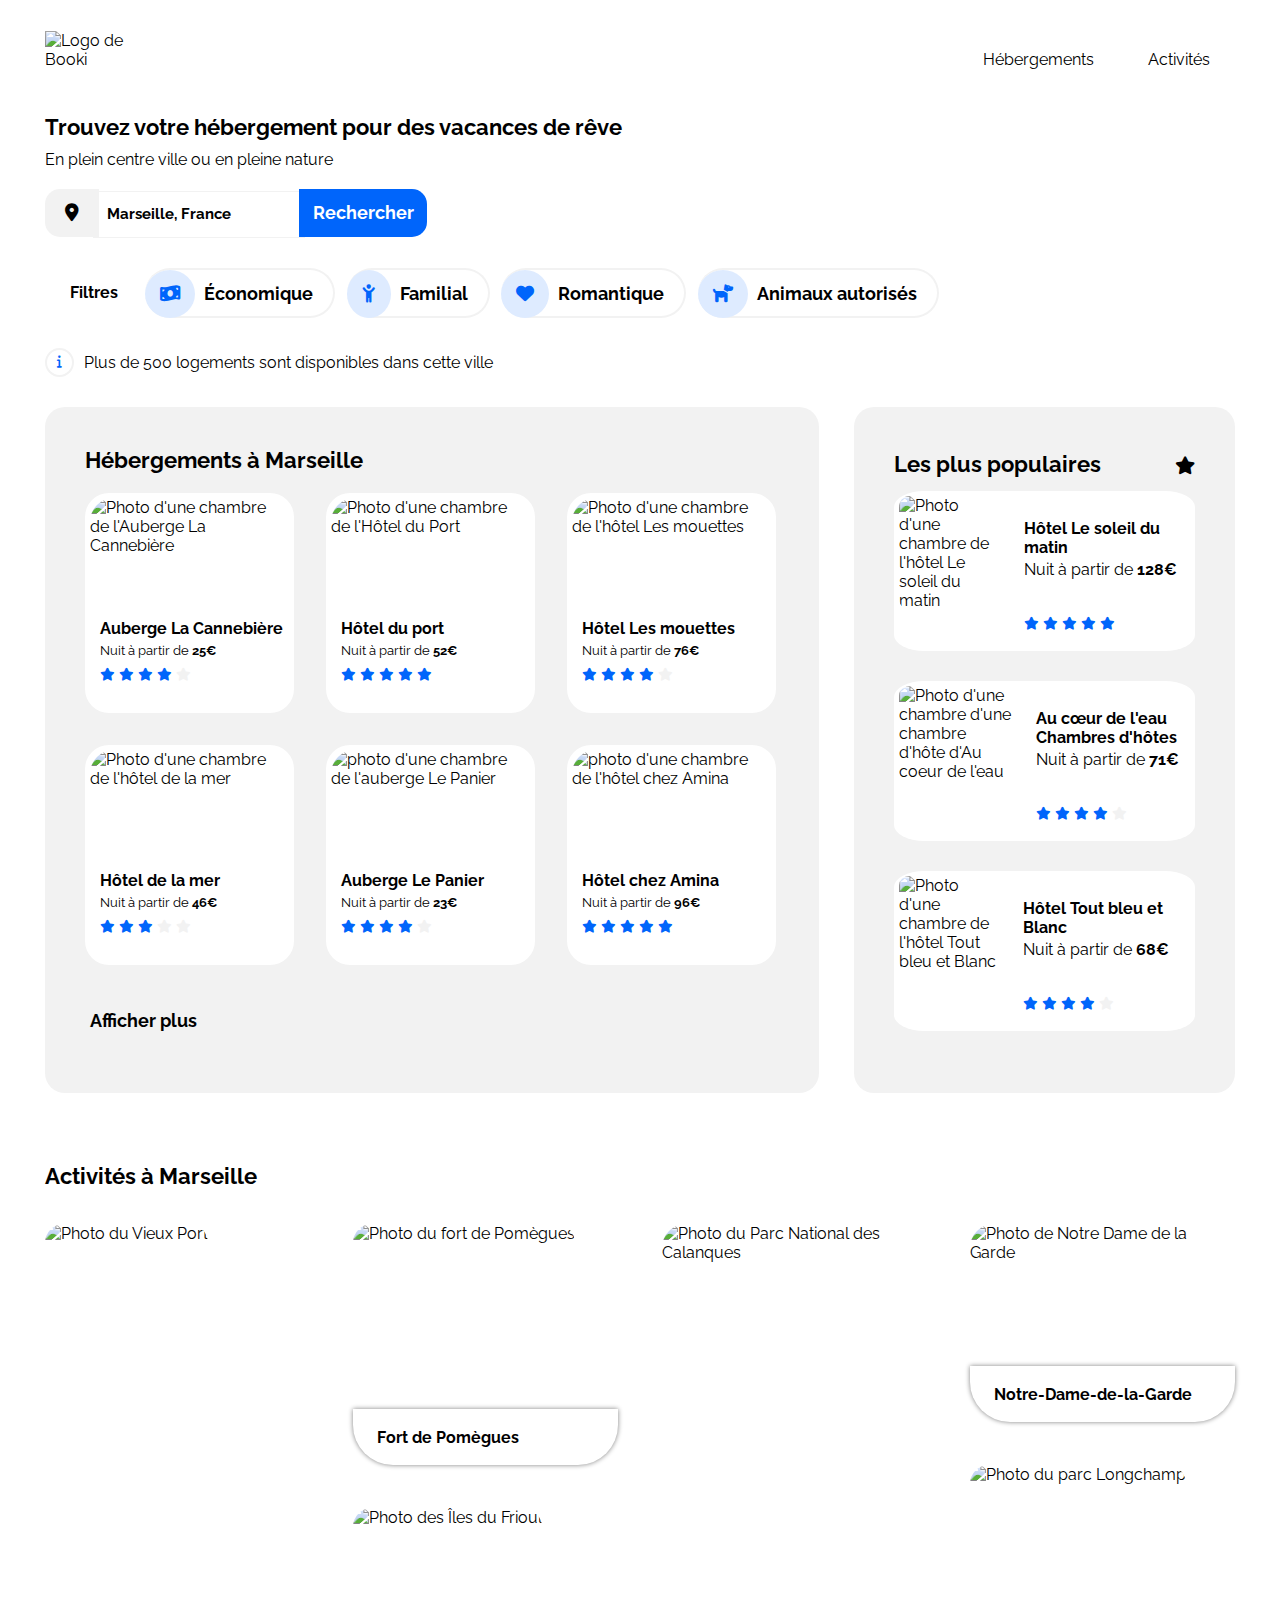
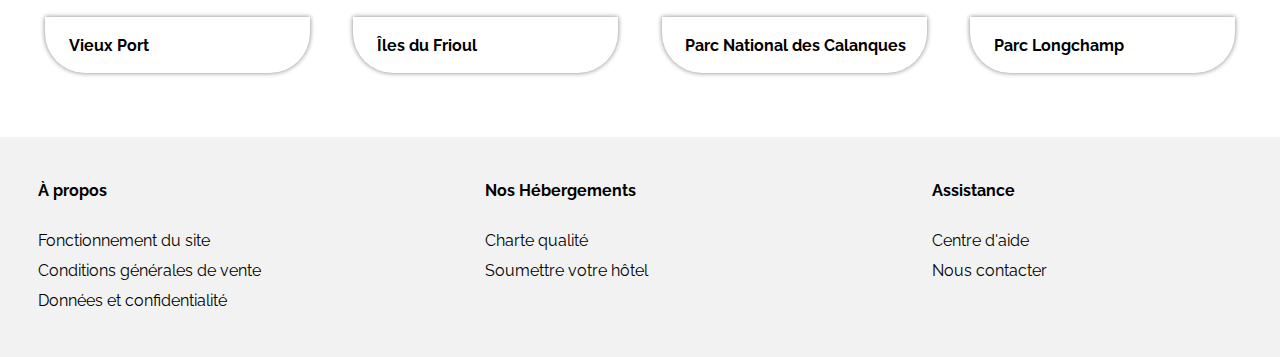
==== commit 19d351d7: "don d'attributs sizes aux img + remplacement de leurs sources src de xlarge à large" ====
--- a/html/index.html
+++ b/html/index.html
@@ -21,7 +21,11 @@
   <div class="page">
     <header>
       <nav class="header_menu">
-        <h1 class="header_logo"><img src="../images/logo/Booki@3x.png" alt="Logo de Booki"></h1>
+        <h1 class="header_logo"><img
+          srcset="../images/logo/Booki@3x.png 285w,
+          ../images/logo/Booki.png 191w"
+          sizes="100vw"
+          src="../images/logo/Booki@3x.png" alt="Logo de Booki"></h1>
         <ul>
           <li class="ancres_li"><a href="#hebergementsID">Hébergements</a></li>
           <li class="ancres_li"><a href="#activitesID">Activités</a></li>
@@ -80,9 +84,15 @@
           <h3 class="hebergements_title">Hébergements à Marseille</h3>
           <div class="hebergements_container">
 
-            <article class="hebergements_article">
+            <a class="hebergements_article" href="#">
               <div class="photo_hebergements">
-                <img src="../images/hebergements/1_xlarge/marcus-loke-WQJvWU_HZFo-unsplash.jpg"
+                <img
+                srcset="../images/hebergements/1_xlarge/marcus-loke-WQJvWU_HZFo-unsplash.jpg 5993w,
+                ../images/hebergements/2_large/marcus-loke-WQJvWU_HZFo-unsplash.jpg 2997w,
+                ../images/hebergements/3_medium/marcus-loke-WQJvWU_HZFo-unsplash.jpg 1499w,
+                ../images/hebergements/4_small/marcus-loke-WQJvWU_HZFo-unsplash.jpg 750w"
+                sizes="100vw"
+                src="../images/hebergements/2_large/marcus-loke-WQJvWU_HZFo-unsplash.jpg"
                   alt="Photo d'une chambre de l'Auberge La Cannebière">
               </div>
               <h4>Auberge La Cannebière</h4>
@@ -95,11 +105,17 @@
                 <span class="fa-solid fa-star" aria-hidden="true"></span>
                 <span class="fa-solid fa-star fa-star--gray"></span>
               </span>
-            </article>
-
-            <article class="hebergements_article">
+            </a>
+
+            <a class="hebergements_article" href="#">
               <div class="photo_hebergements">
-                <img src="../images/hebergements/1_xlarge/fred-kleber-gTbaxaVLvsg-unsplash.jpg"
+                <img
+                srcset="../images/hebergements/1_xlarge/fred-kleber-gTbaxaVLvsg-unsplash.jpg 5472w,
+                ../images/hebergements/2_large/fred-kleber-gTbaxaVLvsg-unsplash.jpg 2736w,
+                ../images/hebergements/3_medium/fred-kleber-gTbaxaVLvsg-unsplash.jpg 1368w,
+                ../images/hebergements/4_small/fred-kleber-gTbaxaVLvsg-unsplash.jpg, 684w"
+                sizes="100vw"
+                src="../images/hebergements/2_large/fred-kleber-gTbaxaVLvsg-unsplash.jpg"
                   alt="Photo d'une chambre de l'Hôtel du Port">
               </div>
               <h4>Hôtel du port</h4>
@@ -111,11 +127,17 @@
                 <span class="fa-solid fa-star" aria-hidden="true"></span>
                 <span class="fa-solid fa-star" aria-hidden="true"></span>
               </span>
-            </article>
-
-            <article class="hebergements_article">
+            </a>
+
+            <a class="hebergements_article" href="#">
               <div class="photo_hebergements">
-                <img src="../images/hebergements/1_xlarge/reisetopia-B8WIgxA_PFU-unsplash.jpg"
+                <img
+                srcset="../images/hebergements/1_xlarge/reisetopia-B8WIgxA_PFU-unsplash.jpg 6000w,
+                ../images/hebergements/2_large/reisetopia-B8WIgxA_PFU-unsplash.jpg 3000w,
+                ../images/hebergements/3_medium/reisetopia-B8WIgxA_PFU-unsplash.jpg 1500w,
+                ../images/hebergements/4_small/reisetopia-B8WIgxA_PFU-unsplash.jpg 750w"
+                sizes="100vw"
+                src="../images/hebergements/2_large/reisetopia-B8WIgxA_PFU-unsplash.jpg"
                   alt="Photo d'une chambre de l'hôtel Les mouettes">
               </div>
               <h4>Hôtel Les mouettes</h4>
@@ -127,11 +149,13 @@
                 <span class="fa-solid fa-star" aria-hidden="true"></span>
                 <span class="fa-solid fa-star fa-star--gray" aria-hidden="true"></span>
               </span>
-            </article>
-
-            <article class="hebergements_article">
+            </a>
+
+            <a href="#" class="hebergements_article">
               <div class="photo_hebergements"><img
-                  src="../images/hebergements/1_xlarge/annie-spratt-Eg1qcIitAuA-unsplash.jpg"
+                srcset="../images/hebergements/1_xlarge/annie-spratt-Eg1qcIitAuA-unsplash.jpg 4000w, ../images/hebergements/2_large/annie-spratt-Eg1qcIitAuA-unsplash.jpg 2000w, ../images/hebergements/3_medium/annie-spratt-Eg1qcIitAuA-unsplash.jpg 1000w, ../images/hebergements/4_small/annie-spratt-Eg1qcIitAuA-unsplash.jpg 5000w"
+                sizes="100vw"
+                  src="../images/hebergements/2_large/annie-spratt-Eg1qcIitAuA-unsplash.jpg"
                   alt="Photo d'une chambre de l'hôtel de la mer">
               </div>
               <h4>Hôtel de la mer</h4>
@@ -143,11 +167,16 @@
                 <span class="fa-solid fa-star fa-star--gray" aria-hidden="true"></span>
                 <span class="fa-solid fa-star fa-star--gray" aria-hidden="true"></span>
               </span>
-            </article>
-
-            <article class="hebergements_article">
+            </a>
+
+            <a href="#" class="hebergements_article">
               <div class="photo_hebergements"> <img
-                  src="../images/hebergements/1_xlarge/nicate-lee-kT-ZyaiwBe0-unsplash.jpg"
+                srcset="../images/hebergements/1_xlarge/nicate-lee-kT-ZyaiwBe0-unsplash.jpg 5212w,
+                ../images/hebergements/2_large/nicate-lee-kT-ZyaiwBe0-unsplash.jpg 2606w,
+                ../images/hebergements/3_medium/nicate-lee-kT-ZyaiwBe0-unsplash.jpg 1303w,
+                ../images/hebergements/4_small/nicate-lee-kT-ZyaiwBe0-unsplash.jpg 652w"
+                  src="../images/hebergements/2_large/nicate-lee-kT-ZyaiwBe0-unsplash.jpg"
+                  sizes="100vw"
                   alt="photo d'une chambre de l'auberge Le Panier">
               </div>
 
@@ -160,11 +189,16 @@
                 <span class="fa-solid fa-star" aria-hidden="true"></span>
                 <span class="fa-solid fa-star fa-star--gray" aria-hidden="true"></span>
               </span>
-            </article>
-
-            <article class="hebergements_article">
+            </a>
+
+            <a href="#" class="hebergements_article">
               <div class="photo_hebergements"><img
-                  src="../images/hebergements/1_xlarge/febrian-zakaria-M6S1WvfW68A-unsplash.jpg"
+                srcset="../images/hebergements/1_xlarge/febrian-zakaria-M6S1WvfW68A-unsplash.jpg 3888w,
+                ../images/hebergements/2_large/febrian-zakaria-M6S1WvfW68A-unsplash.jpg 1944w,
+                ../images/hebergements/3_medium/febrian-zakaria-M6S1WvfW68A-unsplash.jpg 972w,
+                ../images/hebergements/4_small/febrian-zakaria-M6S1WvfW68A-unsplash.jpg 486w"
+                sizes="100vw"
+                  src="../images/hebergements/2_large/febrian-zakaria-M6S1WvfW68A-unsplash.jpg"
                   alt="photo d'une chambre de l'hôtel chez Amina">
               </div>
               <h4>Hôtel chez Amina</h4>
@@ -176,7 +210,7 @@
                 <span class="fa-solid fa-star" aria-hidden="true"></span>
                 <span class="fa-solid fa-star" aria-hidden="true"></span>
               </span>
-            </article>
+            </a>
           </div>
           <a href="#" class="afficher-plus">Afficher plus</a>
         </section>
@@ -189,9 +223,14 @@
             <span class="fa-solid fa-star"></span>
           </div>
           <div class="populaires_container">
-            <article class="populaires_article">
+            <a href="#" class="populaires_article">
               <div class="photo_populaires"><img
-                  src="../images/hebergements/1_xlarge/emile-guillemot-Bj_rcSC5XfE-unsplash.jpg"
+                srcset="../images/hebergements/1_xlarge/emile-guillemot-Bj_rcSC5XfE-unsplash.jpg 4249w,
+                ../images/hebergements/2_large/emile-guillemot-Bj_rcSC5XfE-unsplash.jpg 2125w,
+                ../images/hebergements/3_medium/emile-guillemot-Bj_rcSC5XfE-unsplash.jpg 1063w,
+                ../images/hebergements/4_small/emile-guillemot-Bj_rcSC5XfE-unsplash.jpg 532w"
+                sizes="100vw"
+                  src="../images/hebergements/2_large/emile-guillemot-Bj_rcSC5XfE-unsplash.jpg"
                   alt="Photo d'une chambre de l'hôtel Le soleil du matin">
               </div>
               <div class="populaires_article_right-side">
@@ -207,11 +246,17 @@
                   <span class="fa-solid fa-star" aria-hidden="true"></span>
                 </span>
               </div>
-            </article>
-
-            <article class="populaires_article">
-              <div class="photo_populaires"><img
-                  src="../images/hebergements/1_xlarge/aw-creative-VGs8z60yT2c-unsplash.jpg"
+            </a>
+
+            <a href="#" class="populaires_article">
+              <div class="photo_populaires">
+                <img
+                srcset="../images/hebergements/1_xlarge/aw-creative-VGs8z60yT2c-unsplash.jpg 4032w,
+                ../images/hebergements/2_large/aw-creative-VGs8z60yT2c-unsplash.jpg 2016w,
+                ../images/hebergements/3_medium/aw-creative-VGs8z60yT2c-unsplash.jpg 1008w,
+                ../images/hebergements/4_small/aw-creative-VGs8z60yT2c-unsplash.jpg 504w"
+                  src="../images/hebergements/2_large/aw-creative-VGs8z60yT2c-unsplash.jpg"
+                  sizes="100vw"
                   alt="Photo d'une chambre d'une chambre d'hôte d'Au coeur de l'eau">
               </div>
               <div class="populaires_article_right-side">
@@ -227,11 +272,16 @@
                   <span class="fa-solid fa-star fa-star--gray" aria-hidden="true"></span>
                 </span>
               </div>
-            </article>
-
-            <article class="populaires_article">
+            </a>
+
+            <a href="#" class="populaires_article">
               <div class="photo_populaires"><img
-                  src="../images/hebergements/1_xlarge/febrian-zakaria-sjvU0THccQA-unsplash.jpg"
+                  srcset="../images/hebergements/1_xlarge/febrian-zakaria-sjvU0THccQA-unsplash.jpg 4000w,
+                  ../images/hebergements/2_large/febrian-zakaria-sjvU0THccQA-unsplash.jpg 2000w,
+                  ../images/hebergements/3_medium/febrian-zakaria-sjvU0THccQA-unsplash.jpg 1000w,
+                  ../images/hebergements/4_small/febrian-zakaria-sjvU0THccQA-unsplash.jpg 500w"
+                  sizes="100vw"
+                  src="../images/hebergements/2_large/febrian-zakaria-sjvU0THccQA-unsplash.jpg"
                   alt="Photo d'une chambre de l'hôtel Tout bleu et Blanc">
               </div>
               <div class="populaires_article_right-side">
@@ -247,7 +297,7 @@
                   <span class="fa-solid fa-star fa-star--gray" aria-hidden="true"></span>
                 </span>
               </div>
-            </article>
+            </a>
 
           </div>
 
@@ -263,55 +313,85 @@
 
           <div class="activites_left-side">
 
-            <article class="activites_article vieuxPort-calanques">
+            <a href="#" class="activites_article vieuxPort-calanques">
               <div class="photo_activites"><img
-                  src="../images/activites/1_xlarge/reno-laithienne-QUgJhdY5Fyk-unsplash.jpg" alt="Photo du Vieux Port">
+                  srcset="../images/activites/1_xlarge/reno-laithienne-QUgJhdY5Fyk-unsplash.jpg 5616w,
+                  ../images/activites/2_large/reno-laithienne-QUgJhdY5Fyk-unsplash.jpg 2808w,
+                  ../images/activites/3_medium/reno-laithienne-QUgJhdY5Fyk-unsplash.jpg 1404w,
+                  ../images/activites/4_small/reno-laithienne-QUgJhdY5Fyk-unsplash.jpg 702w"
+                  sizes="100vw"
+                  src="../images/activites/2_large/reno-laithienne-QUgJhdY5Fyk-unsplash.jpg" alt="Photo du Vieux Port">
               </div>
               <h4>Vieux Port</h4>
-            </article>
+            </a>
             <div class="pomegues_frioul_container">
-              <article class="activites_article pomegues">
+              <a href="#" class="activites_article pomegues">
                 <div class="photo_activites"><img
-                    src="../images/activites/1_xlarge/paul-hermann-QFTrLdQIRhI-unsplash.jpg"
+                  srcset="../images/activites/1_xlarge/paul-hermann-QFTrLdQIRhI-unsplash.jpg 2843w,
+                  ../images/activites/2_large/paul-hermann-QFTrLdQIRhI-unsplash.jpg 1422w,
+                  ../images/activites/3_medium/paul-hermann-QFTrLdQIRhI-unsplash.jpg 711w,
+                  ../images/activites/4_small/paul-hermann-QFTrLdQIRhI-unsplash.jpg 356w"
+                  sizes="100vw"
+                    src="../images/activites/2_large/paul-hermann-QFTrLdQIRhI-unsplash.jpg"
                     alt="Photo du fort de Pomègues">
                 </div>
                 <h4>Fort de Pomègues</h4>
-              </article>
-
-              <article class="activites_article frioul">
+              </a>
+
+              <a href="#" class="activites_article frioul">
                 <div class="photo_activites"><img
-                    src="../images/activites/1_xlarge/kevin-hikari-rV_Qd1l-VXg-unsplash.jpg"
+                  srcset="../images/activites/1_xlarge/kevin-hikari-rV_Qd1l-VXg-unsplash.jpg 5184w,
+                  ../images/activites/2_large/kevin-hikari-rV_Qd1l-VXg-unsplash.jpg 2592w,
+                  ../images/activites/3_medium/kevin-hikari-rV_Qd1l-VXg-unsplash.jpg 1296w,
+                  ../images/activites/4_small/kevin-hikari-rV_Qd1l-VXg-unsplash.jpg 648w"
+                  sizes="100vw"
+                    src="../images/activites/2_large/kevin-hikari-rV_Qd1l-VXg-unsplash.jpg"
                     alt="Photo des Îles du Frioul">
                 </div>
                 <h4>Îles du Frioul</h4>
-              </article>
+              </a>
             </div>
 
           </div>
 
           <div class="activites_right-side">
 
-            <article class="activites_article vieuxPort-calanques">
+            <a href="#" class="activites_article vieuxPort-calanques">
               <div class="photo_activites"><img
-                  src="../images/activites/1_xlarge/kilyan-sockalingum-NR8-cBCN3aI-unsplash.jpg"
+                srcset="../images/activites/1_xlarge/kilyan-sockalingum-NR8-cBCN3aI-unsplash.jpg 4846w,
+                ../images/activites/2_large/kilyan-sockalingum-NR8-cBCN3aI-unsplash.jpg 2423w,
+                ../images/activites/3_medium/kilyan-sockalingum-NR8-cBCN3aI-unsplash.jpg 1212w,
+                ../images/activites/4_small/kilyan-sockalingum-NR8-cBCN3aI-unsplash.jpg 606w"
+                sizes="100vw"
+                  src="../images/activites/2_large/kilyan-sockalingum-NR8-cBCN3aI-unsplash.jpg"
                   alt="Photo du Parc National des Calanques"></div>
               <h4>Parc National des Calanques</h4>
-            </article>
+            </a>
             <div class="dame_longchamp_container">
-              <article class="activites_article dame">
+              <a href="#" class="activites_article dame">
                 <div class="photo_activites"><img
-                    src="../images/activites/1_xlarge/florian-wehde-xW9e8gdotxI-unsplash.jpg"
+                    srcset="../images/activites/1_xlarge/florian-wehde-xW9e8gdotxI-unsplash.jpg 4712w,
+                    ../images/activites/2_large/florian-wehde-xW9e8gdotxI-unsplash.jpg 2356w,
+                    ../images/activites/3_medium/florian-wehde-xW9e8gdotxI-unsplash.jpg 1178w,
+                    ../images/activites/4_small/florian-wehde-xW9e8gdotxI-unsplash.jpg 589w"
+                    sizes="100vw"
+                    src="../images/activites/2_large/florian-wehde-xW9e8gdotxI-unsplash.jpg"
                     alt="Photo de Notre Dame de la Garde"></div>
                 <h4>Notre-Dame-de-la-Garde</h4>
-              </article>
-
-              <article class="activites_article longchamp">
+              </a>
+
+              <a href="#" class="activites_article longchamp">
                 <div class="photo_activites"><img
-                    src="../images/activites/1_xlarge/lena-paulin-wH2-EJoDcV0-unsplash.jpg"
+                  srcset="../images/activites/1_xlarge/lena-paulin-wH2-EJoDcV0-unsplash.jpg 4032w,
+                  ../images/activites/2_large/lena-paulin-wH2-EJoDcV0-unsplash.jpg 2016w,
+                  ../images/activites/3_medium/lena-paulin-wH2-EJoDcV0-unsplash.jpg 1008w,
+                  ../images/activites/4_small/lena-paulin-wH2-EJoDcV0-unsplash.jpg 504w"
+                  sizes="100vw"
+                    src="../images/activites/2_large/lena-paulin-wH2-EJoDcV0-unsplash.jpg"
                     alt="Photo du parc Longchamp">
                 </div>
                 <h4>Parc Longchamp</h4>
-              </article>
+              </a>
             </div>
 
           </div>
@@ -326,7 +406,6 @@
 
 
   <footer class="footer">
-    <!--Modifier les .footer-category : un a ne peut être l'enfant de ul-->
     <nav class="footer_nav">
       <ul class="footer_ul"><li class="footer-category" id="a_propos"><a href="#">À propos</a></li>
         <li><a href="#">Fonctionnement du site</a></li>
@@ -348,13 +427,6 @@
         <li><a href="#">Nous contacter</a></li>
       </ul>
     </nav>
-
-    <!-- <nav class="footer_nav">
-      <ul><a id="assistance" href="">Assistance</a></ul>
-      <li><a href="">Centre d'aide</a></li>
-      <li><a href="">Nous contacter</a></li>
-      </ul>
-    </nav> -->
   </footer>
 
 </body>
--- a/css/styles.css
+++ b/css/styles.css
@@ -123,7 +123,7 @@
   margin-left: 1%;
   border: solid 2px var(--grey-background);
   background-color: var(--grey-background);
-  border-radius: 1px;
+  border-radius: 24px;
   color: var(--blue-site);
 }
 
@@ -175,7 +175,7 @@
   object-fit: cover;
   height: 100%;
   width: 100%;
-  border-radius: 10% 10% 0 0;
+  border-radius: 24px 24px 0% 0%;
 }
 
 .hebergements {
@@ -202,8 +202,7 @@
   width: calc(33% - 20px);
   height: 220px;
   padding: 5px;
-  border-radius: 10%;
-}
+  border-radius: 24px 24px 24px 24px;}
 
 .hebergements_article > h4 {
   font-weight: bold;
@@ -441,13 +440,12 @@
   object-fit: cover;
   height: 100%;
   width: 100%;
-  border-radius: 10% 10% 0 0;
+  border-radius: 24px 24px 0% 0%;
 }
 
 .activites_article {
   /* background-color: aqua; */
   border-radius: 40px 40px 20px 20px;
-  box-shadow: 0 0px 5px grey;
 }
 
 .activites_article > h4 {
@@ -458,6 +456,7 @@
   height: var(--txt);
   background-color: white;
   border-radius: 0% 0% 40px 40px;
+  box-shadow: 0 0px 5px grey;
 }
 
 .pomegues {
@@ -504,7 +503,7 @@
 
 .footer_nav > ul > li {
   line-height: 30px;
-  width: 200px;
+  width: 230px;
 }
 
 .footer_ul {
@@ -576,6 +575,10 @@
     padding-left: 10px;
   }
 
+  .photo_hebergements > img {
+    border-radius: 24px 24px 0% 0%;
+  }
+
   .populaires {
     display: flex;
     flex-direction: column;
@@ -594,6 +597,7 @@
     /* margin-bottom: 0; */
     width: 33%;
     height: 210px;
+    border-radius: 13%;
   }
 
   .photo_populaires {
@@ -602,13 +606,21 @@
   }
 
   .photo_populaires > img {
-    border-radius: 10% 10% 0% 0%;
+    border-radius: 24px 24px 0% 0%;
   }
 
   .activites {
     display: flex;
     flex-direction: column;
     margin-top: 50px;
+  }
+
+  .activites_article {
+    border-radius: 24px 24px 20px 20px;
+  }
+
+  .photo_activites > img {
+    border-radius: 24px 24px 0% 0%;
   }
 
   .footer {
@@ -621,11 +633,6 @@
     flex: 1;
   }
 
-  .filters-container > p {
-  }
-
-  .filters-container {
-  }
   .filters-container > label > button {
     font-size: small;
   }
@@ -695,7 +702,7 @@
 
   .main-top > .filters-container {
     flex-wrap: wrap;
-    margin-bottom: 20px<;
+    margin-bottom: 20px;
   }
   .main-top > .filters-container > p {
     width: 100%;
@@ -782,6 +789,10 @@
     margin-bottom: 20px;
   }
 
+  .photo_hebergements > img {
+    border-radius: 24px 24px 0% 0%;
+  }
+
   .afficher-plus {
     margin-top: 10px;
   }
@@ -811,6 +822,14 @@
     gap: initial;
     flex-direction: column;
     width: 100%;
+  }
+
+  .activites_article {
+    border-radius: 24px 24px 20px 20px;
+  }
+
+  .photo_activites > img {
+    border-radius: 24px 24px 0% 0%;
   }
 
   .pomegues_frioul_container,
@@ -844,6 +863,10 @@
     flex-direction: column;
     margin-top: 230%;
     height: auto;
+  }
+
+  footer > nav {
+    margin-bottom: 20px;
   }
 }
 
